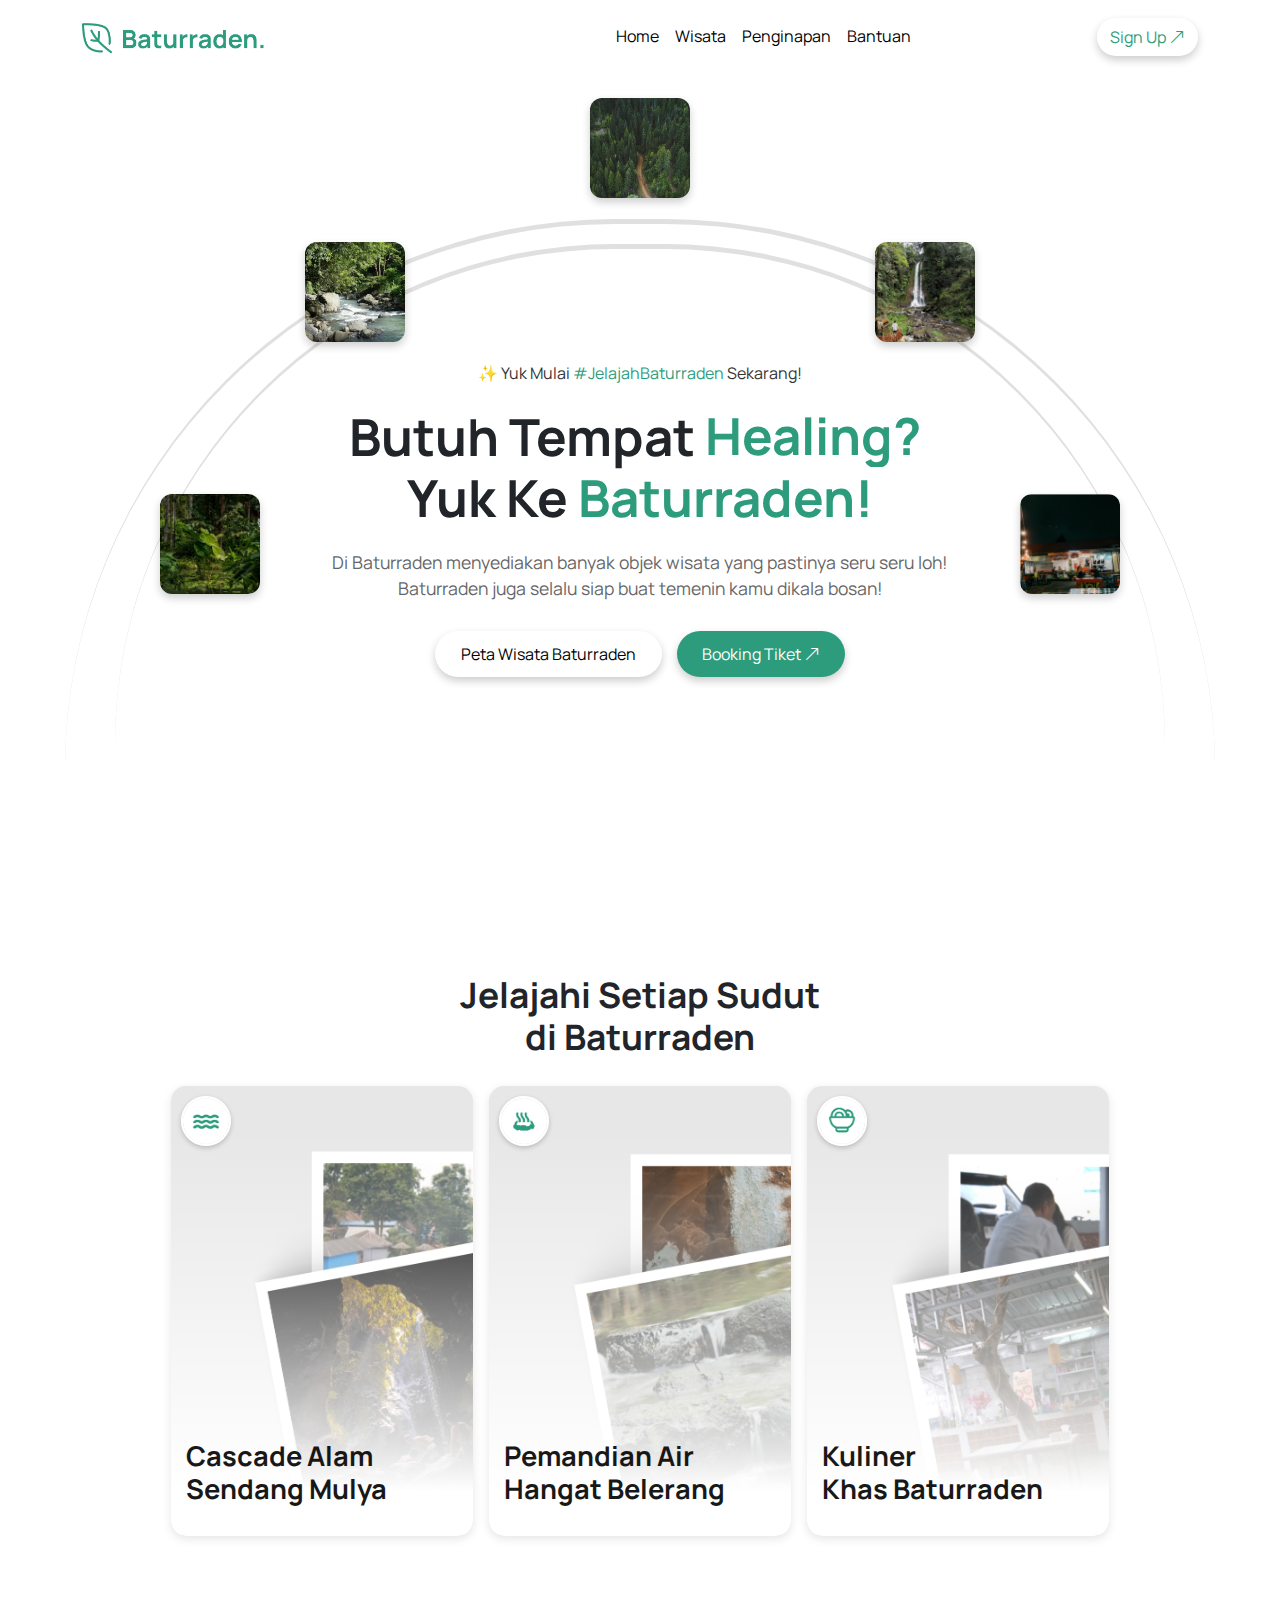
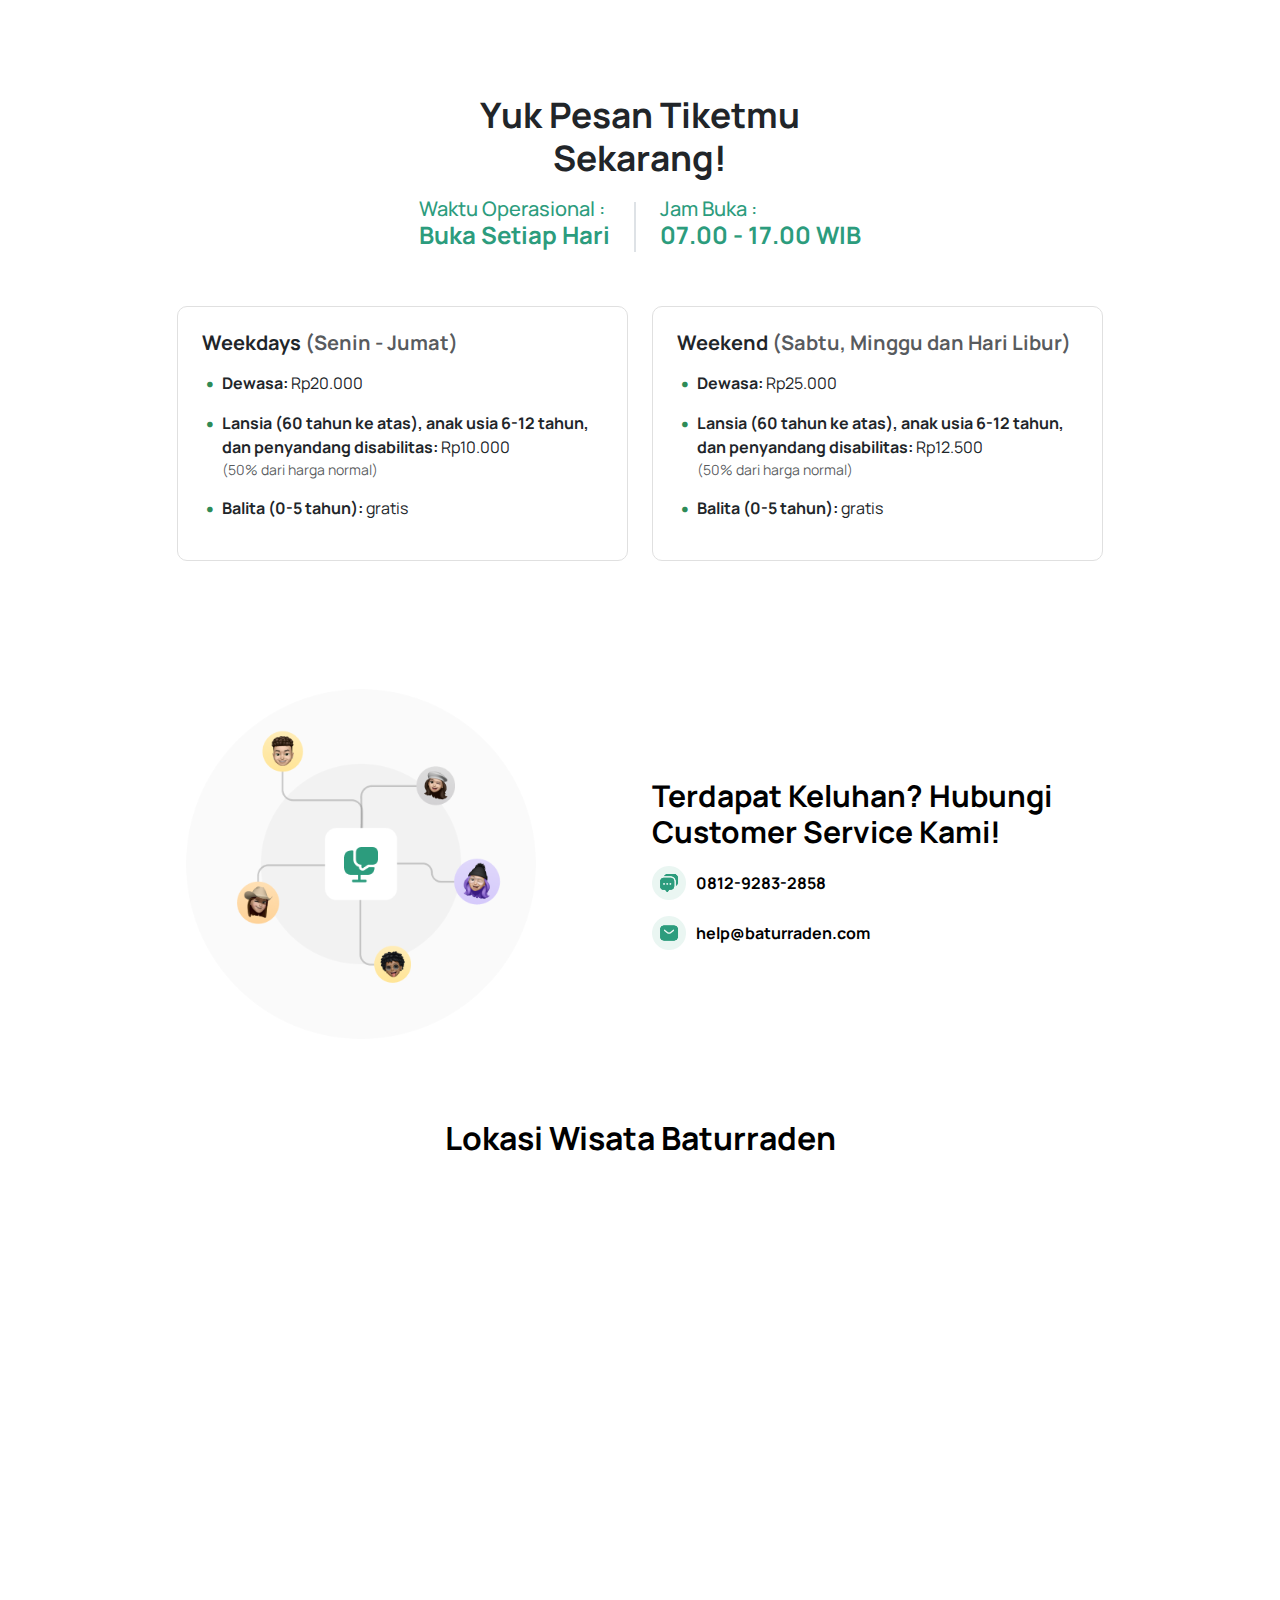
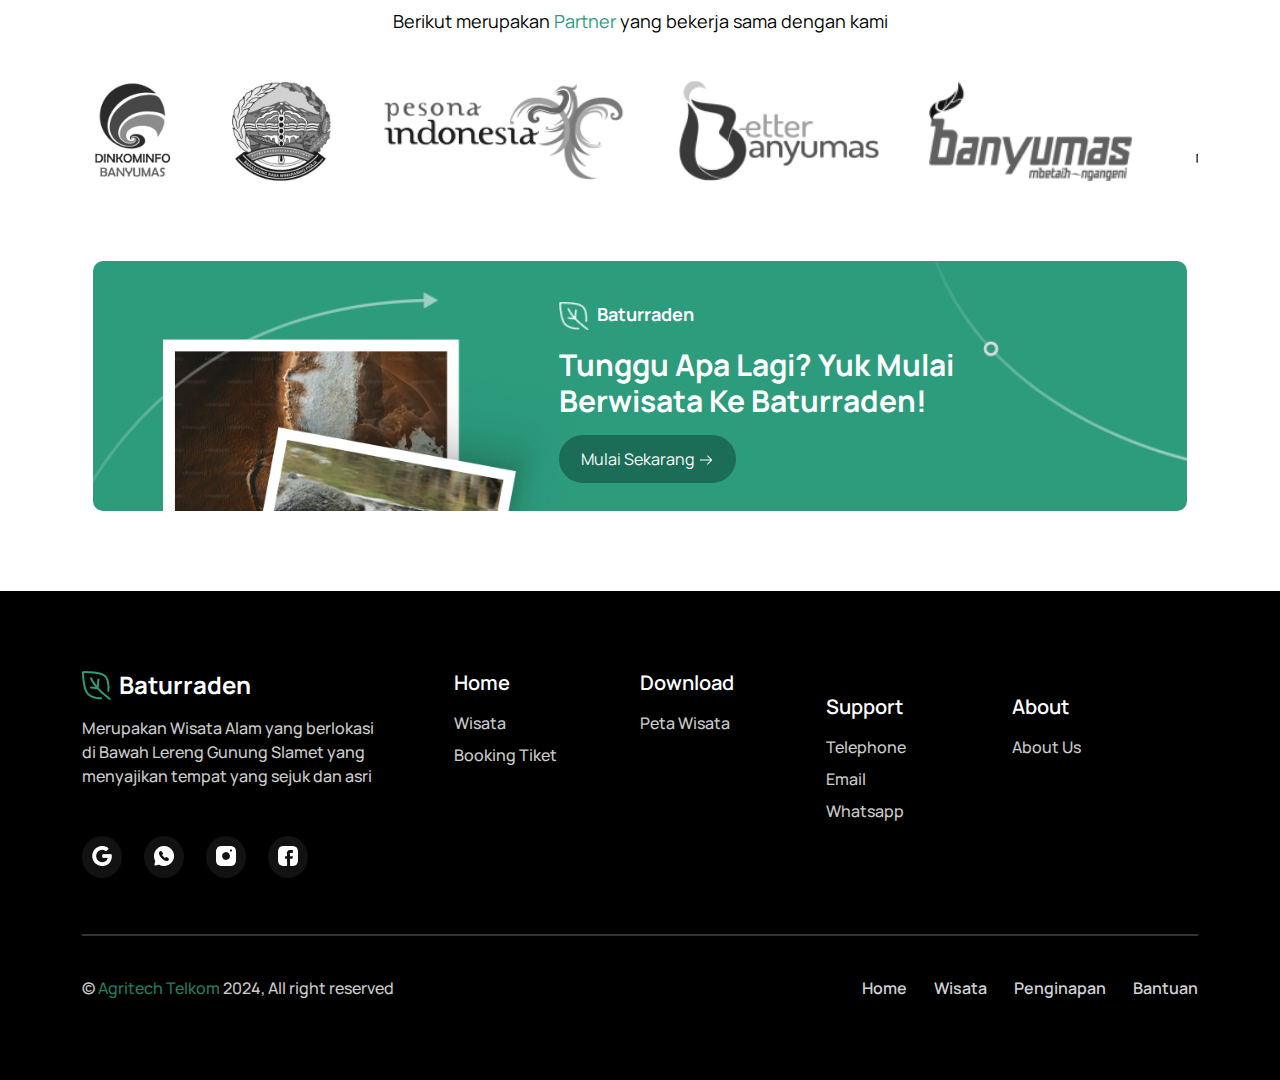
==== index.html @ baa858be "all done" ====
<!DOCTYPE html>
<html lang="en">

<head>
  <meta charset="UTF-8" />
  <meta name="viewport" content="width=device-width, initial-scale=1.0" />
  <title>Baturraden</title>
  <link href="https://cdn.jsdelivr.net/npm/bootstrap@5.3.2/dist/css/bootstrap.min.css" rel="stylesheet" />
  <link href="https://cdn.jsdelivr.net/npm/bootstrap-icons/font/bootstrap-icons.css" rel="stylesheet" />
  <link rel="preconnect" href="https://fonts.googleapis.com" />
  <link rel="preconnect" href="https://fonts.gstatic.com" crossorigin />
  <link href="https://fonts.googleapis.com/css2?family=Manrope:wght@200..800&display=swap" rel="stylesheet" />
  <link rel="stylesheet" href="assets/style.css" />
  <link rel="icon" type="image/png" href="assets/image/icon-baturaden.png" />
</head>

<body>
  <!-- Header Section -->
  <header class="sticky-top">
    <nav class="navbar navbar-expand-lg navbar-light bg-white py-3">
      <div class="container d-flex align-items-center">
        <a class="navbar-brand" href="#">
          <img src="assets/image/logo-baturaden.png" alt="Baturraden" />
        </a>
        <button class="navbar-toggler" type="button" data-bs-toggle="collapse" data-bs-target="#navbarNav">
          <span class="navbar-toggler-icon"></span>
        </button>
        <div class="collapse navbar-collapse" id="navbarNav">
          <ul class="navbar-nav">
            <li class="nav-item">
              <a class="nav-link" href="#">Home</a>
            </li>
            <li class="nav-item">
              <a class="nav-link" href="#wisata">Wisata</a>
            </li>
            <li class="nav-item">
              <a class="nav-link" href="#penginapan">Penginapan</a>
            </li>
            <li class="nav-item">
              <a class="nav-link" href="#costumer-services">Bantuan</a>
            </li>
          </ul>
          <a class="btn ms-auto btn-sign" href="#">
            Sign Up
            <i class="bi bi-arrow-up-right"></i>
          </a>
        </div>
      </div>
    </nav>
  </header>

  <!-- Main Content -->
  <main>
    <!-- Home Section -->
    <section class="home" id="home">
      <div class="container">
        <div class="semi-circle-container">
          <div class="image-dots"></div>
          <div class="image-dots1"></div>
          <!-- Image points -->
          <div class="image-point image-1">
            <img src="/assets/image/circle-image-3.png" alt="Nature 1" />
          </div>
          <div class="image-point image-2">
            <img src="/assets/image/circle-image-4.png" alt="Nature 2" />
          </div>
          <div class="image-point image-3">
            <img src="/assets/image/circle-image-5.png" alt="Nature 3" />
          </div>
          <div class="image-point image-4">
            <img src="/assets/image/circle-image-1.png" alt="Nature 4" />
          </div>
          <div class="image-point image-5">
            <img src="/assets/image/circle-image-2.png" alt="Nature 5" />
          </div>

          <!-- Center content -->
          <div class="center-content">
            <p class="hashtag">
              ✨ Yuk Mulai <span>#JelajahBaturraden</span> Sekarang!
            </p>
            <h1 class="main-heading">
              Butuh Tempat
              <span class="animate-text">
                <span>Healing?</span>
                <span>Santai?</span>
                <span>Wisata?</span> </span><br />
              Yuk Ke <span class="baturraden-text">Baturraden!</span>
            </h1>
            <p class="description">
              Di Baturraden menyediakan banyak objek wisata yang pastinya seru
              seru loh!<br />
              Baturraden juga selalu siap buat temenin kamu dikala bosan!
            </p>
            <div class="action-buttons">
              <button class="btn btn-action1">Peta Wisata Baturraden</button>
              <button class="btn btn-action">
                Booking Tiket
                <i class="bi bi-arrow-up-right"></i>
              </button>
            </div>
          </div>
        </div>
      </div>
    </section>
    <!-- Wisata Section -->
    <section class="wisata" id="wisata">
      <div class="container-fluid">
        <h1 class="title-wisata fw-bold">
          Jelajahi Setiap Sudut<br />
          di Baturraden
        </h1>
        <div class="row justify-content-center g-3">
          <div class="col-12 col-sm-6 col-md-4 col-lg-3">
            <div class="card">
              <div class="gradient-overlay"></div>
              <!-- Lapisan gradient -->
              <img src="assets/image/alam.png" class="card-img" alt="Pemandian Air" />
              <img src="assets/image/icon-alam.png" class="small-img" alt="Icon kecil" />
              <div class="card-overlay">
                <h3 class="card-title fw-bold">
                  <span>Cascade Alam</span>
                  <span>Sendang Mulya</span>
                </h3>
                <p class="card-description">
                  <span>Cascade Alam Sendang Mulya berlokasi tidak jauh
                  </span>
                  <span>dari Curug Gumawang. Di area ini, kamu akan </span>
                  <span>menjumpai air mancur yang menyembur tinggi </span>
                  <span>hingga 35 meter dari sebuah kolam kecil.</span>
                </p>
              </div>
            </div>
          </div>
          <div class="col-12 col-sm-6 col-md-4 col-lg-3">
            <div class="card">
              <div class="gradient-overlay"></div>
              <!-- Lapisan gradient -->
              <img src="assets/image/pemandian.png" class="card-img" alt="Pemandian Air" />
              <img src="assets/image/icon-pemandian.png" class="small-img" alt="Icon kecil" />
              <div class="card-overlay">
                <h3 class="card-title fw-bold">
                  <span>Pemandian Air</span>
                  <span>Hangat Belerang</span>
                </h3>
                <p class="card-description">
                  <span>Terdapat tiga kolam air panas dengan posisi paling</span>
                  <span>ujung bersuhu paling panas. Satu kolam hanya bisa
                  </span>
                  <span>diisi oleh maksimal 15 orang dengan durasi </span>
                  <span>maksimal 15 menit.</span>
                </p>
              </div>
            </div>
          </div>
          <div class="col-12 col-sm-6 col-md-4 col-lg-3">
            <div class="card">
              <div class="gradient-overlay"></div>
              <!-- Lapisan gradient -->
              <img src="assets/image/kuliner.png" class="card-img" alt="Pemandian Air" />
              <img src="assets/image/icon-kuliner.png" class="small-img" alt="Icon kecil" />
              <div class="card-overlay">
                <h3 class="card-title fw-bold">
                  <span>Kuliner</span>
                  <span>Khas Baturraden</span>
                </h3>
                <p class="card-description">
                  <span>Setelah puas menjelajahi keindahan Baturraden, </span>
                  <span>kamu pasti butuh energi tambahan. Cobalah </span>
                  <span>kuliner khas Baturraden yang tak boleh dilewatkan,
                  </span>
                  <span>yaitu sate kelinci, mendoan, dll.</span>
                </p>
              </div>
            </div>
          </div>
        </div>
      </div>
    </section>
    <!-- end wisata -->

    <!-- price -->
    <section class="desc-price" id="desc-price">
      <div class="container py-5">
        <h1 class="title-wisata fw-bold">
          Yuk Pesan Tiketmu <br />
          Sekarang!
        </h1>
        <div class="d-flex justify-content-center align-items-center gap-4 mb-5 header-section">
          <div class="operational-hours">
            <h5 class="mb-0">Waktu Operasional :</h5>
            <h4 class="fw-bold">Buka Setiap Hari</h4>
          </div>
          <div class="border-start border-2 d-none d-md-block" style="height: 50px"></div>
          <div class="operational-hours">
            <h5 class="mb-0">Jam Buka :</h5>
            <h4 class="fw-bold">07.00 - 17.00 WIB</h4>
          </div>
        </div>

        <!-- Pricing Cards -->
        <div class="row g-4 justify-content-center">
          <!-- Weekdays Card -->
          <div class="col-12 col-md-5">
            <div class="pricing-card h-auto p-4">
              <h5 class="mb-3 fw-bold">
                Weekdays <span class="text-muted">(Senin - Jumat)</span>
              </h5>
              <ul class="custom-list">
                <li><strong>Dewasa:</strong> Rp20.000</li>
                <li>
                  <strong>Lansia (60 tahun ke atas), anak usia 6-12 tahun, dan
                    penyandang disabilitas:</strong>
                  Rp10.000
                  <small class="d-block text-muted">(50% dari harga normal)</small>
                </li>
                <li><strong>Balita (0-5 tahun):</strong> gratis</li>
              </ul>
            </div>
          </div>

          <!-- Weekend Card -->
          <div class="col-12 col-md-5">
            <div class="pricing-card h-auto p-4">
              <h5 class="mb-3 fw-bold">
                Weekend
                <span class="text-muted">(Sabtu, Minggu dan Hari Libur)</span>
              </h5>
              <ul class="custom-list">
                <li><strong>Dewasa:</strong> Rp25.000</li>
                <li>
                  <strong>Lansia (60 tahun ke atas), anak usia 6-12 tahun, dan
                    penyandang disabilitas:</strong>
                  Rp12.500
                  <small class="d-block text-muted">(50% dari harga normal)</small>
                </li>
                <li><strong>Balita (0-5 tahun):</strong> gratis</li>
              </ul>
            </div>
          </div>
        </div>
      </div>
    </section>
    <!-- end price -->

    <!-- cs section -->
    <section class="costumer-services" id="costumer-services">
      <div class="container">
        <div class="row p-0 m-0 flex-column flex-lg-row">
          <div class="col-12 col-lg-6 d-flex justify-content-center align-items-center">
            <img src="assets/image/cs-images.png" alt="cs images" />
          </div>
          <div class="col-12 col-lg-6 d-flex justify-content-center align-items-sm-start flex-column mt-5 mt-lg-0">
            <h1 class="m-0 p-0 title">
              Terdapat Keluhan? Hubungi Customer Service Kami!
            </h1>
            <div class="message-group d-flex justify-content-sm-center align-items-center mt-4 mt-lg-3">
              <img src="assets/image/messages.png" alt="message icon" />
              <p class="m-0 p-0">0812-9283-2858</p>
            </div>
            <div class="sms-group d-flex justify-content-sm-center align-items-center mt-3">
              <img src="assets/image/sms.png" alt="sms icon" />
              <p class="m-0 p-0">help@baturraden.com</p>
            </div>
          </div>
        </div>
      </div>
    </section>
    <!-- end cs section -->

    <!-- location wisata -->
    <section class="location-wisata" id="location-wisata">
      <div class="container">
        <h3 class="m-0 p-0 text-center mb-5">Lokasi Wisata Baturraden</h3>
        <iframe
          src="https://www.google.com/maps/embed?pb=!1m18!1m12!1m3!1d15829.91523830468!2d109.20636722728528!3d-7.299978449388172!2m3!1f0!2f0!3f0!3m2!1i1024!2i768!4f13.1!3m3!1m2!1s0x2e6ff4e95950a913%3A0x14e355314c511c47!2sBaturaden%2C%20Dusun%20III%20Kalipagu%2C%20Ketenger%2C%20Kec.%20Baturaden%2C%20Kabupaten%20Banyumas%2C%20Jawa%20Tengah!5e0!3m2!1sid!2sid!4v1735881494384!5m2!1sid!2sid"
          style="border: 0" allowfullscreen="" loading="lazy" referrerpolicy="no-referrer-when-downgrade">
        </iframe>
      </div>
    </section>
    <!-- end location wisata -->

    <!-- partner wisata -->
    <section class="partner-wisata" id="partner-wisata">
      <div class="container">
        <h5 class="m-0 p-0 text-center">
          Berikut merupakan <span>Partner</span> yang bekerja sama dengan kami
        </h5>
        <div class="image-group-partner mt-5">
          <div class="partner-track">
            <img src="assets/image/partner/kominfo-banyumas.png" alt="kominfo banyumas" />
            <img src="assets/image/partner/banyumas-logo.png" alt="banyumas logo" />
            <img src="assets/image/partner/pesona-indonesia.png" alt="pesona indonesia" />
            <img src="assets/image/partner/etter-banyumas.png" alt="etter banyumas" />
            <img src="assets/image/partner/banyumas-ngangeni.png" alt="banyumas ngangeni" />
            <!-- Duplikasi untuk animasi yang lebih halus -->
            <img src="assets/image/partner/kominfo-banyumas.png" alt="kominfo banyumas" />
            <img src="assets/image/partner/banyumas-logo.png" alt="banyumas logo" />
            <img src="assets/image/partner/pesona-indonesia.png" alt="pesona indonesia" />
            <img src="assets/image/partner/etter-banyumas.png" alt="etter banyumas" />
            <img src="assets/image/partner/banyumas-ngangeni.png" alt="banyumas ngangeni" />
          </div>
        </div>
      </div>
    </section>
    <!-- end partner wisata -->

    <!-- section penutup -->
    <section class="end-section" id="end-section">
      <div class="container">
        <div class="flex-box">
          <div class="row">
            <div class="col-lg-5">
              <img src="assets/image/images-end.png" class="img-fluid" alt="images end" />
              <img src="assets/image/style-2-end.png" alt="style 2 end" />
            </div>
            <div class="col-10 col-lg-7 d-flex justify-content-start flex-column">
              <div class="baturaden-group d-flex justify-content-start">
                <img src="assets/image/icon-baturaden-2.png" alt="logo baturaden" />
                <p class="m-0 p-0 ps-2">Baturraden</p>
              </div>
              <h1 class="m-0 p-0 mt-3">
                Tunggu Apa Lagi? Yuk Mulai Berwisata Ke Baturraden!
              </h1>
              <a href="#" class="btn mt-3">
                Mulai Sekarang
                <img src="assets/image/arrow-right.png" alt="arrow right" />
              </a>

              <img src="assets/image/style-1-end.png" alt="style 1 end" class="style-img-1" />
            </div>
          </div>
        </div>
      </div>
    </section>
    <!-- end section penutup -->

    <section class="section-arrow-back" id="section-arrow-back">
      <a href="#" class="btn btn-lg btn-lg-square rounded-circle back-to-top btn-up"><i class="bi bi-arrow-up"></i></a>
    </section>
  </main>

  <!-- Footer Section -->
  <footer>
    <div class="container">
      <div class="row p-0 m-0">
        <div class="col-12 col-md-4 col-lg-4 first-col p-0 mb-4 mb-md-0">
          <div class="image-content d-flex justify-content-start align-items-center text-center">
            <img src="assets/image/icon-baturaden.png" alt="" srcset="" />
            <h4 class="p-0 m-0 ms-2 title">Baturraden</h4>
          </div>
          <p class="subtitle p-0 m-0 mt-3">
            Merupakan Wisata Alam yang berlokasi di Bawah Lereng Gunung Slamet
            yang menyajikan tempat yang sejuk dan asri
          </p>

          <div class="social-media-group mt-4 mt-md-5 mb-3 mb-mb-5">
            <div class="row p-0 m-0">
              <div class="col-2 col-lg-2 p-0 google-link">
                <a href="#" class="svg-link">
                  <img src="assets/image/social-media/google.png" alt="google icon" class="responsive-img" />
                </a>
              </div>
              <div class="col-2 col-lg-2 p-0 whatsapp-link">
                <a href="#" class="svg-link">
                  <img src="assets/image/social-media/whatsapp.png" alt="whatsapp icon" class="responsive-img" />
                </a>
              </div>
              <div class="col-2 col-lg-2 p-0 instagram-link">
                <a href="#" class="svg-link">
                  <img src="assets/image/social-media/instagram.png" alt="instagram icon" class="responsive-img" />
                </a>
              </div>
              <div class="col-2 col-lg-2 p-0 facebook-link">
                <a href="#" class="svg-link">
                  <img src="assets/image/social-media/facebook.png" alt="facebook icon" class="responsive-img" />
                </a>
              </div>
            </div>
          </div>
        </div>
        <div class="col-6 col-md-2 col-lg-2 two-col p-0" >
          <h4 class="p-0 m-0 title">Home</h4>
          <div class="content mt-3">
            <p class="m-0 p-0">Wisata</p>
            <p class="m-0 p-0 mt-2">Booking Tiket</p>
          </div>
        </div>
        <div class="col-6 col-md-2 col-lg-2 three-col p-0">
          <h4 class="p-0 m-0 title">Download</h4>
          <div class="content mt-3">
            <p class="m-0 p-0">Peta Wisata</p>
          </div>
        </div>
        <div class="col-6 col-md-2 col-lg-2 four-col p-0 mt-4 mb-md-0 ">
          <h4 class="p-0 m-0 title">Support</h4>
          <div class="content mt-3">
            <p class="m-0 p-0">Telephone</p>
            <p class="m-0 p-0 mt-2">Email</p>
            <p class="m-0 p-0 mt-2">Whatsapp</p>
          </div>
        </div>
        <div class="col-6 col-md-2 col-lg-2 five-col p-0 mt-4 mb-md-0">
          <h4 class="p-0 m-0 title">About</h4>
          <div class="content mt-3">
            <p class="m-0 p-0">About Us</p>
          </div>
        </div>
      </div>
      <hr class="custom-hr" />
      <div class="copyright d-sm-flex justify-content-between align-content-center">
        <p class="m-0 p-0">
          ©
          <span> Agritech Telkom </span>
          2024, All right reserved
        </p>
        <div class="href-group d-none d-sm-block">
          <a href="#" class="ms-sm-4">Home</a>
          <a href="#" class="ms-sm-4">Wisata</a>
          <a href="#" class="ms-sm-4">Penginapan</a>
          <a href="#" class="ms-sm-4">Bantuan</a>
        </div>
      </div>
    </div>
  </footer>

  <script src="https://cdn.jsdelivr.net/npm/bootstrap@5.3.2/dist/js/bootstrap.bundle.min.js"></script>
  <script src="https://unpkg.com/aos@2.3.1/dist/aos.js"></script>
  <script src="https://code.jquery.com/jquery-3.4.1.min.js"></script>
  <script src="assets/script.js"></script>
</body>

</html>
---- assets/style.css ----
* {

  font-family: "Manrope", sans-serif;
  margin: 0;
  padding: 0;
  box-sizing: border-box;
}

:root {
  --primary-color: #2c9c7d;
  --white-color: #ffffff;
  --black-color: #000000;
  --stroke: #666;
}

/* navbar */
.navbar-brand img {
  height: auto;
  max-height: 30px;
}

.navbar {
  transition: background-color 0.3s ease, box-shadow 0.3s ease;
}

.navbar.scrolled {
  background-color: rgba(255, 255, 255, 0.9);
  box-shadow: 0 4px 8px rgba(0, 0, 0, 0.1);
  backdrop-filter: blur(10px);
}

.navbar-nav .nav-link {
  transition: color 0.3s ease, border-bottom 0.3s ease;
  color: #000;
  text-decoration: none;
  border-bottom: 2px solid transparent;
}

.navbar-nav .nav-link:hover {
  color: var(--primary-color);
  border-bottom: 2px solid var(--primary-color);
}

.navbar-nav {
  margin-left: 20rem;
}

.btn-sign {
  color: var(--primary-color);
  margin-left: auto;
  border-radius: 100px;
  box-shadow: 0 4px 8px rgba(0, 0, 0, 0.2);
}

.btn-sign:hover {
  background-color: var(--primary-color);
  color: var(--white-color);
  margin-left: auto;
  border-radius: 100px;
  box-shadow: 0 4px 8px rgba(0, 0, 0, 0.2);
  transition: all 0.3s ease;
}



/* end navbar */

/* home */
.home {
  margin-bottom: 20px;
  margin-top: 60px;
}

.semi-circle-container {
  padding: 5%;
  position: relative;
  height: 80vh;
  display: flex;
  justify-content: center;
  align-items: center;
}

.image-dots1 {
  position: absolute;
  width: 1150px;
  height: 550px;
  border-top: 5px solid #e0e0e0;
  border-radius: 575px 575px 0 0;
  top: 50%;
  transform: translateY(-50%);
}

.image-dots {
  position: absolute;
  width: 1050px;
  height: 500px;
  border-top: 5px solid #e0e0e0;
  border-radius: 575px 575px 0 0;
  top: 50%;
  transform: translateY(-50%);
}

.image-point {
  position: absolute;
  width: 100px;
  height: 100px;
  border-radius: 12px;
  overflow: hidden;
  transition: all 0.3s ease;
  box-shadow: 0 4px 8px rgba(0, 0, 0, 0.2);
}

.image-point img {
  width: 100%;
  height: 100%;
  object-fit: cover;
}

.point-label {
  position: absolute;
  width: 30px;
  height: 30px;
  background: #2196f3;
  border-radius: 50%;
  display: flex;
  justify-content: center;
  align-items: center;
  color: white;
  font-weight: bold;
  top: -15px;
  right: -15px;
}

.image-1 {
  top: -5%;
  left: 50%;
  transform: translateX(-50%);
}

.image-2 {
  top: 15%;
  right: 20%;
}

.image-3 {
  top: 50%;
  right: 7%;
}

.image-4 {
  top: 50%;
  left: 7%;
}

.image-5 {
  top: 15%;
  left: 20%;
}

.center-content {
  text-align: center;
  max-width: 700px;
  margin-top: 50px;
  z-index: 2;
}

.hashtag {
  color: #333;
  margin-bottom: 20px;
}

.hashtag span {
  color: var(--primary-color);
}

.main-heading {
  font-size: 3.2rem;
  font-weight: bold;
  line-height: 1.2;
  margin-bottom: 20px;
}


.baturraden-text {
  color: var(--primary-color);
}

.animate-text {
  color: var(--primary-color);
}

.main-heading .animate-text {
  display: inline-block;
  position: relative;
  width: 226px;
  height: 3.9rem;
  overflow: hidden;
  vertical-align: bottom;
}

/* Teks animasi */
.main-heading .animate-text span {
  position: absolute;
  left: 0;
  top: 0;
  width: 100%;
  text-align: left;
  font-size: inherit;
  font-weight: inherit;
  display: none;
}

.main-heading .animate-text span {
  font-size: inherit;
  color: inherit;
  font-weight: inherit;
  display: none;
}

.main-heading .animate-text span.text-in {
  display: inline-block;
  animation: textIn 0.5s ease;
}

.main-heading .animate-text span.text-out {
  animation: textOut 0.5s ease;
}

/* Keyframes */
@keyframes textIn {
  0% {
    transform: translateY(100%);
  }

  100% {
    transform: translateY(0%);
  }
}

@keyframes textOut {
  0% {
    transform: translateY(0%);
  }

  100% {
    transform: translateY(-100%);
  }
}


.description {
  color: #666;
  font-size: 1.1rem;
  margin-bottom: 30px;
}

.action-buttons {
  display: flex;
  gap: 15px;
  justify-content: center;
}

.btn-action {
  padding: 10px 25px;
  border-radius: 100px;
  background-color: var(--primary-color);
  color: var(--white-color);
  border: none;
  transition: all 0.3s ease;
  box-shadow: 0 4px 8px rgba(0, 0, 0, 0.2);
}

.btn-action1 {
  padding: 10px 25px;
  border-radius: 100px;
  background-color: var(--white-color);
  color: var(--black-color);
  transition: all 0.3s ease;
  box-shadow: 0 4px 8px rgba(0, 0, 0, 0.2);
}

.btn-action1:hover {
  background-color: var(--primary-color);
  transform: translateY(-2px);
  color: white;
}

.btn-action:hover {
  transform: translateY(-2px);
}

.btn-action img {
  margin-left: 8px;
}


/* end home */

/* wisata */
.title-wisata {
  font-size: 2.2rem;

  text-align: center;
  padding-top: 100px;
  padding-bottom: 10px;
  animation: fadeIn 1s ease-in;
}

@keyframes float {
  0% {
    transform: translateY(0px);
  }

  50% {
    transform: translateY(-10px);
  }

  100% {
    transform: translateY(0px);
  }
}

.card {
  position: relative;
  overflow: hidden;
  margin: 10px auto;
  border: none;
  border-radius: 15px;
  box-shadow: 0 3px 10px rgba(0, 0, 0, 0.1);
  transition: all 0.5s ease;
  height: 450px;
  background-color: #e7e7e7;
}

.card:hover {
  transform: translateY(-5px);
  box-shadow: 0 6px 15px rgba(0, 0, 0, 0.15);
  background-color: var(--primary-color);
  color: white;
}

.gradient-overlay {
  position: absolute;
  top: 0;
  left: 0;
  right: 0;
  bottom: 0;
  background: linear-gradient(to top,
      rgba(255, 255, 255, 1) 10%,
      rgba(255, 255, 255, 0) 90%);
  z-index: 1;
  border-radius: 15px;
  transition: background 0.5s ease;
}

.card:hover .gradient-overlay {
  background: linear-gradient(to top,
      rgba(46, 155, 123, 1) 0%,
      rgba(46, 155, 123, 0.2) 60%,
      rgba(255, 255, 255, 0) 10%);
}

.card-img {
  margin-top: -30px;
  position: relative;
  z-index: 0;
  height: 100%;
  object-fit: cover;
  border-radius: 15px;
  transition: transform 0.5s ease, filter 0.5s ease;
}

.card:hover .card-img {
  transform: scale(1.05);
  filter: brightness(0.9);
}

.card-img::after {
  content: "";
  position: absolute;
  bottom: 0;
  left: 0;
  right: 0;
  height: 50px;
  background: linear-gradient(to top,
      rgba(255, 255, 255, 1),
      transparent);
  z-index: 2;
}

.card-overlay {
  position: absolute;
  bottom: 0;
  left: 0;
  right: 0;
  background: linear-gradient(to top, rgba(0, 0, 0, 0.8), transparent);
  padding: 15px;
  color: white;
  transition: background-color 0.5s ease, color 0.5s ease;
  z-index: 3;
}

.card:not(:hover) .card-overlay {
  background: transparent;
  color: black;
}

.green-card {
  background-color: var(--primary-color);
}

.card-title {
  font-size: 1.7rem;
  margin-bottom: 15px;
  opacity: 0.9;
  transform: translateY(15px);
}

.card-title span {
  display: block;
}

.card:hover .card-title {
  opacity: 1;
  transform: translateY(0);
}

.small-img {
  position: absolute;
  top: 10px;
  left: 10px;
  width: 50px;
  height: 50px;
  border-radius: 50%;
  border: 2px solid white;
  box-shadow: 0 2px 5px rgba(0, 0, 0, 0.2);
  z-index: 10;
}

.card-description {
  margin-top: 10px;
  opacity: 0;
  max-height: 0;
  overflow: hidden;
  transition: opacity 0.5s ease, max-height 0.5s ease, transform 0.5s ease;
}

.card-description span {
  font-size: 14px;
  display: block;
}

.card:hover .card-description {
  opacity: 1;
  max-height: 100px;
  transform: translateY(0);
}



/* end wisata */


/* jadwal */
.pricing-card {
  font-size: 13;
  border: 1px solid #e0e0e0;
  border-radius: 10px;
  background: white;
  transition: transform 0.3s ease, background-color 0.3s ease, color 0.3s ease;
}


.pricing-card:hover {
  transform: translateY(-5px);
  box-shadow: 0 4px 15px rgba(0, 0, 0, 0.1);
  background-color: var(--primary-color);
  color: white;
}

.pricing-card:hover .text-muted {
  color: rgba(255, 255, 255, 0.75) !important;
}

.pricing-card:hover .custom-list li::before {
  color: white;
}

.operational-hours {
  color: var(--primary-color);
}


.custom-list {
  list-style: none;
  padding-left: 0;
}

.custom-list li {
  position: relative;
  padding-left: 20px;
  margin-bottom: 1rem;
}

.custom-list li::before {
  content: "•";
  position: absolute;
  left: 0;
  color: #2E8B57;
  font-size: 1.5em;
  line-height: 1;
}



/* end jadwal */



#costumer-services {
  padding-top: 80px;
  padding-bottom: 80px;
}

#costumer-services .container .row .col-lg-6 img {
  width: 350px;
  height: 350px;
}

#costumer-services .container .row .col-lg-6 .title {
  font-weight: bold;
  color: #000;
  font-family: 'Manrope', sans-serif;
  font-size: 30px;
}

#costumer-services .container .row .col-lg-6 .message-group img,
#costumer-services .container .row .col-lg-6 .sms-group img {
  width: 34px;
  height: 34px;
}

#costumer-services .container .row .col-lg-6 .message-group p,
#costumer-services .container .row .col-lg-6 .sms-group p {
  font-weight: 700;
  color: #000;
  font-family: 'Manrope', sans-serif;
  font-size: 16px;
  padding-left: 10px !important;
}


#location-wisata {
  padding-bottom: 80px;
}

#location-wisata .container h3 {
  color: #000;
  font-weight: bold;
  font-family: 'Manrope', sans-serif;
  font-size: 32px;
}

#location-wisata .container iframe {
  width: 100%;
  height: 320px;
  border-radius: 10px;
}

/* Section Styling */
#partner-wisata {
  padding-bottom: 80px;
  overflow: hidden;
}

/* Title Styling */
#partner-wisata .container h5 {
  color: #000;
  font-weight: normal;
  font-family: 'Manrope', sans-serif;
  font-size: 18px;
  text-align: center;
}

#partner-wisata .container h5 span {
  color: #2C9C7D;
}

/* Marquee Container */
.image-group-partner {
  overflow: hidden;
  /* Menghindari gambar keluar dari container */
  white-space: nowrap;
  /* Mencegah gambar pindah ke baris baru */
  position: relative;
  margin-top: 20px;
}

/* Track Animasi */
.partner-track {
  display: flex;
  gap: 50px;
  /* Jarak antar gambar */
  animation: marquee 15s linear infinite;
  /* Animasi bergerak */
}

/* Styling untuk Gambar */
.partner-track img {
  height: 100px;
  /* Atur tinggi gambar */
  width: auto;
  /* Jaga rasio gambar */
  flex-shrink: 0;
  /* Mencegah gambar mengecil */
}

/* Animasi Marquee */
@keyframes marquee {
  0% {
    transform: translateX(100%);
  }

  100% {
    transform: translateX(-100%);
  }
}


#end-section {
  padding-bottom: 80px;
}

#end-section .container .flex-box {
  width: 98%;
  margin: 0 auto;
  height: 250px;
  background-color: #2C9C7D;
  border-radius: 10px;
  overflow: hidden;
}


#end-section .container .flex-box .row .col-lg-5 img:first-child {
  margin: 60px 0px 0 70px;
  display: block;
}

#end-section .container .flex-box .row .col-lg-5 img:last-child {
  width: 94%;
  height: auto;
  z-index: 1;
  position: relative;
  margin-top: -256px;
  margin-left: -70px;
}

#end-section .container .flex-box .row .col-lg-7 .baturaden-group {
  margin-top: 40px;
}

#end-section .container .flex-box .row .col-lg-7 .baturaden-group img {
  width: 30px;
  height: 30px;
}

#end-section .container .flex-box .row .col-lg-7 .baturaden-group p {
  color: #fff;
  font-weight: bold;
  font-family: 'Manrope', sans-serif;
  font-size: 18px;
}

#end-section .container .flex-box .row .col-lg-7 h1 {
  color: #fff;
  font-weight: bold;
  font-family: 'Manrope', sans-serif;
  font-size: 30px;
  width: 80%;
}

#end-section .container .flex-box .row .col-lg-7 a.btn {
  width: max-content;
  border: 2px solid #1C6D57;
  background-color: #1C6D57;
  color: #fff;
  font-family: 'Manrope', sans-serif;
  font-size: 16px;
  border-radius: 50px;
  padding: 10px 20px !important;
}

#end-section .container .flex-box .row .col-lg-7 a.btn:hover {
  width: max-content;
  border: 2px solid #1C6D57;
  background-color: transparent;
  color: #fff;
  font-family: 'Manrope', sans-serif;
  font-size: 16px;
  border-radius: 50px;
  padding: 10px 20px !important;
}


#end-section .container .flex-box .row .col-lg-7 .style-img-1 {
  width: 48%;
  z-index: 1;
  position: relative;
  margin-top: -262px;
  margin-left: 358px;
}


/* Section Style */
.section-arrow-back {
  position: fixed;
  /* Tetap di posisi saat scrolling */
  bottom: 20px;
  /* Jarak dari bawah */
  right: 20px;
  /* Jarak dari kanan */
  z-index: 1000;
  /* Pastikan muncul di atas elemen lain */
}

/* Container Styling */
.section-arrow-back .container {
  background: black;
  /* Latar belakang hitam */
  border-radius: 50%;
  /* Membuatnya bulat */
  width: 60px;
  /* Lebar */
  height: 60px;
  /* Tinggi */
  display: flex;
  align-items: center;
  justify-content: center;
  box-shadow: 0 4px 8px rgba(0, 0, 0, 0.3);
  /* Bayangan untuk efek lebih baik */
}

/* Arrow Image Styling */
.section-arrow-back .arrow-back img {
  width: 40px;
  /* Ukuran gambar panah */
  height: auto;
}

/* Hover Effect */
.section-arrow-back .container:hover {
  background: #444;
  /* Warna abu-abu saat hover */
  cursor: pointer;
}



/* footer */
footer {
  background-color: #000000;
  padding-top: 80px;
  padding-bottom: 80px;
}

footer .container .row .first-col .image-content h4.title {
  color: #fff;
  font-weight: 700;
  font-family: 'Manrope', sans-serif;
  font-size: 24px;
}

footer .container .row .first-col p.subtitle {
  color: #fff;
  font-weight: 500;
  font-size: 16px;
  opacity: 80%;
  font-family: 'Manrope', sans-serif;
  line-height: 1.5;
  width: 80%;
}

footer .container .first-col .social-media-group .row .col-lg-2 a.svg-link {
  text-decoration: none;
  background-color: #FFFFFF12;
  padding: 8px 8px 10px 8px;
  border-radius: 100%;
  display: inline-flex;
  transition: transform 0.3s ease-in-out;
}

footer .container .first-col .social-media-group .row .col-lg-2 a.svg-link:hover {
  transform: translateY(-10px);
}

footer .container .first-col .social-media-group .row .col-lg-2 a.svg-link .responsive-img {
  width: 24px;
  height: 24px;
}

footer .container .two-col h4.title,
footer .container .three-col h4.title,
footer .container .four-col h4.title,
footer .container .five-col h4.title {
  color: #fff;
  font-weight: 600;
  font-family: 'Manrope', sans-serif;
  font-size: 20px;
}

footer .container .two-col .content p,
footer .container .three-col .content p,
footer .container .four-col .content p,
footer .container .five-col .content p {
  color: #fff;
  opacity: 80%;
  font-weight: 500;
  font-family: 'Manrope', sans-serif;
  font-size: 16px;
}

.custom-hr {
  border: none;
  border-top: 2px solid #FFF;
  opacity: 20%;
  margin-top: 40px;
  margin-bottom: 40px;

}

footer .container .copyright p {
  color: #fff;
  opacity: 80%;
  font-weight: 500;
  font-family: 'Manrope', sans-serif;
  font-size: 16px;
}

footer .container .copyright p span {
  color: #2C9C7D;
}

footer .container .copyright .href-group a {
  text-decoration: none;
  color: #CFD0D5;
  font-weight: 600;
  font-family: 'Manrope', sans-serif;
  font-size: 16px;
  transition: 0.3s ease-in-out;
}

footer .container .copyright .href-group a:hover {
  text-decoration: underline;
  color: #2196F3;
}

/* back to top */
.back-to-top {
  position: fixed;
  display: none;
  right: 45px;
  bottom: 45px;
  z-index: 99;
}

.btn-up {
  background-color: var(--primary-color);
  color: var(--white-color);
}

.btn-up:hover {
  background-color: var(--white-color);
  color: var(--primary-color);
  box-shadow: 0 4px 15px rgba(0, 0, 0, 0.1);
}


@media (max-width: 768px) {

  /* navbar */
  .navbar-nav {
    padding: auto;
    margin: auto;
    flex-direction: column;
    align-items: center;
    gap: 10px;
  }

  .navbar-collapse {
    text-align: center;
  }

  .btn-outline-success {
    margin-top: 10px;
  }

  /* end navbar */

  /* home */
  .home {
    margin-top: 0px;
    margin-bottom: 0px;
  }

  .image-dots,
  .image-dots1,
  .image-point {
    display: none;
  }

  .center-content {
    text-align: center;
    margin: 20px auto;
    padding: 20px;
    max-width: 90%;
  }

  .hashtag {
    font-size: 12px;
    margin-bottom: 10px;
  }

  .main-heading {
    font-size: 1rem;
    line-height: 1.4;
    margin-bottom: 15px;
  }

  .main-heading .animate-text {
    display: inline-block;
    position: relative;
    width: 70px;
    height: 1.4rem;
    overflow: hidden;
    vertical-align: bottom;
  }


  .description {

    font-size: 13.6px;
    margin-bottom: 20px;
  }

  .action-buttons {
    flex-direction: column;
    gap: 10px;
  }

  .btn-action,
  .btn-action1 {
    width: 100%;
    font-size: 1rem;
    padding: 10px 20px;
  }

  /* end home */

  /* card */
  .card {
    height: 350px;
  }

  .card-img {
    height: 350px;
  }

  /* end card */

  /* all */
  .title-wisata {
    font-size: 1.5rem;

  }

  .header-section {
    flex-direction: column;
    text-align: center;
  }

  .header-section>div {
    margin-bottom: 1rem;
  }

  #end-section .container .flex-box .row .col-lg-5 img:first-child {
    display: none;
  }

  #end-section .container .flex-box .row .col-lg-7 .style-img-1 {
    /* width: 48%;
    z-index: 1;
    position: absolute;
    margin-top: -169px;
    margin-left: 358px; */
    display: none;
  }

  #end-section .container .flex-box .row .col-lg-5 img:last-child {
    display: none;
  }

  #end-section .container .flex-box {
    height: max-content;
    padding: 20px;
  }

  #end-section .container .flex-box .row .col-lg-7 .baturaden-group {
    margin-top: 0px;
  }

  #end-section .container .flex-box .row .col-lg-7 h1 {
    color: #fff;
    font-weight: bold;
    font-family: 'Manrope', sans-serif;
    font-size: 24px;
    width: 90%;
  }

  #end-section .container .flex-box .row .col-lg-7 a.btn {
    font-size: 16px;
  }

  .partner-track img {
    height: 80px;
    width: auto;
    flex-shrink: 0;
  }

  #end-section .container .flex-box .row .col-lg-7 {
    margin: 0 auto;
  }

  #location-wisata .container h3 {
    color: #000;
    font-weight: bold;
    font-family: 'Manrope', sans-serif;
    font-size: 28px;
  }

  #costumer-services .container .row .col-lg-6 .title {
    font-weight: bold;
    color: #000;
    font-family: 'Manrope', sans-serif;
    font-size: 28px;
  }

  #costumer-services .container .row .col-lg-6 img {
    width: 300px;
    height: 300px;
  }

  footer {
    padding: 80px 24px;
  }
  /* end all */
}

@media screen and (min-width: 768px) and (max-width:992px) {
  .home {
    overflow: hidden;
  }

  #end-section .container .flex-box .row .col-lg-5 img:first-child {
    display: none;
  }

  #end-section .container .flex-box .row .col-lg-7 .style-img-1 {
    /* width: 48%;
    z-index: 1;
    position: absolute;
    margin-top: -169px;
    margin-left: 358px; */
    display: none;
  }

  #end-section .container .flex-box .row .col-lg-5 img:last-child {
    display: none;
  }


  #end-section .container .flex-box .row .col-lg-7 {
    margin: 0 auto;
  }

  #costumer-services .container .row .col-lg-6 .title {
    font-weight: bold;
    color: #000;
    font-family: 'Manrope', sans-serif;
    font-size: 34px;
  }

  #costumer-services .container .row .col-lg-6 .message-group img,
  #costumer-services .container .row .col-lg-6 .sms-group img {
    width: 50px;
    height: 50px;
  }

  #costumer-services .container .row .col-lg-6 .message-group p,
  #costumer-services .container .row .col-lg-6 .sms-group p {
    font-weight: 700;
    color: #000;
    font-family: 'Manrope', sans-serif;
    font-size: 26px;
    padding-left: 10px !important;
  }

  #location-wisata .container h3 {
    color: #000;
    font-weight: bold;
    font-family: 'Manrope', sans-serif;
    font-size: 34px;
  }

  #partner-wisata .container h5 {
    color: #000;
    font-weight: normal;
    font-family: 'Manrope', sans-serif;
    font-size: 22px;
  }

}

@media screen and (min-width: 992px) and (max-width:1200px) {
  .home {
    overflow: hidden;
  }

  #end-section .container .flex-box .row .col-lg-5 img:last-child {
    width: 94%;
    height: auto;
    z-index: 1;
    position: relative;
    margin-top: -206px;
    margin-left: -70px;
  }
}

@media screen and (min-width: 1400px) {

  /*  untuk display 1400 ke atas */
  #end-section .container .flex-box .row .col-lg-5 img:last-child {
    width: 94%;
    height: auto;
    z-index: 1;
    position: relative;
    margin-top: -288px;
    margin-left: -82px;
  }

  #end-section .container .flex-box .row .col-lg-7 .style-img-1 {
    width: 48%;
    z-index: 1;
    position: relative;
    margin-top: -262px;
    margin-left: 558px;
  }
}
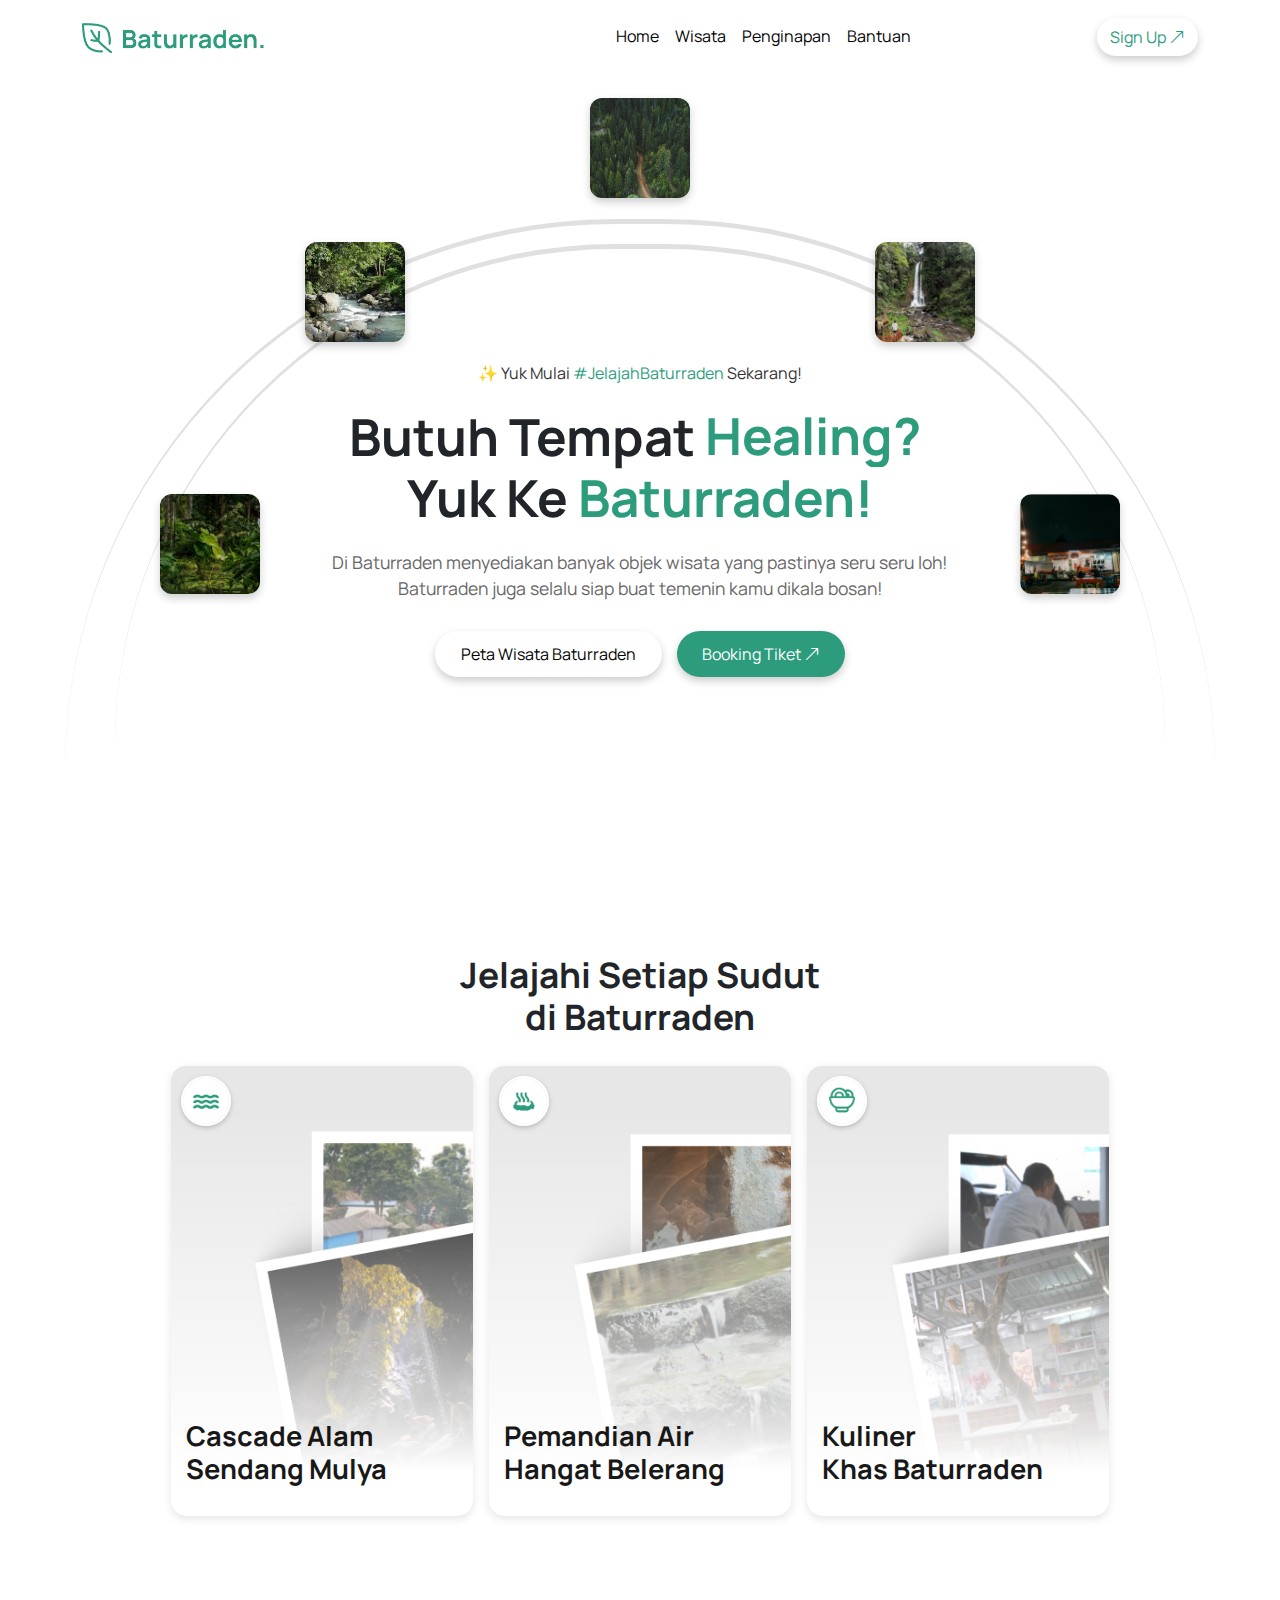
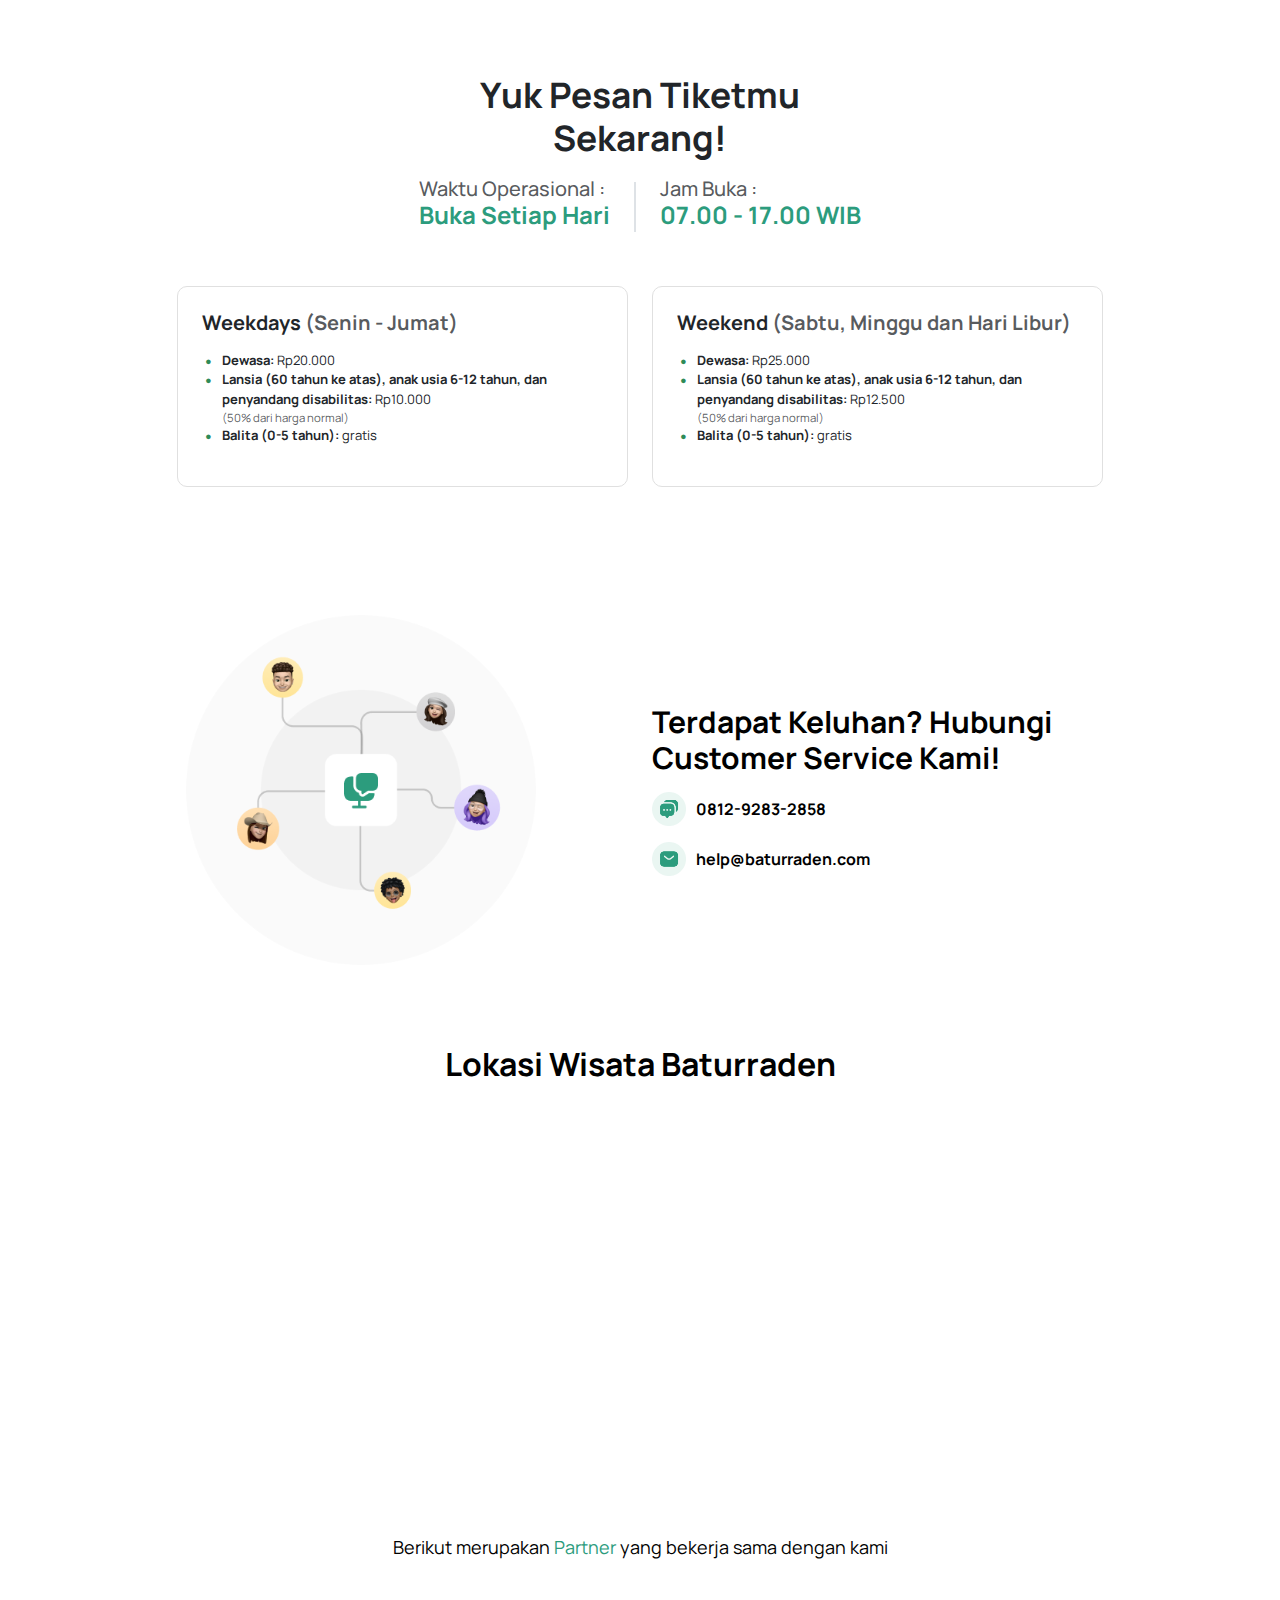
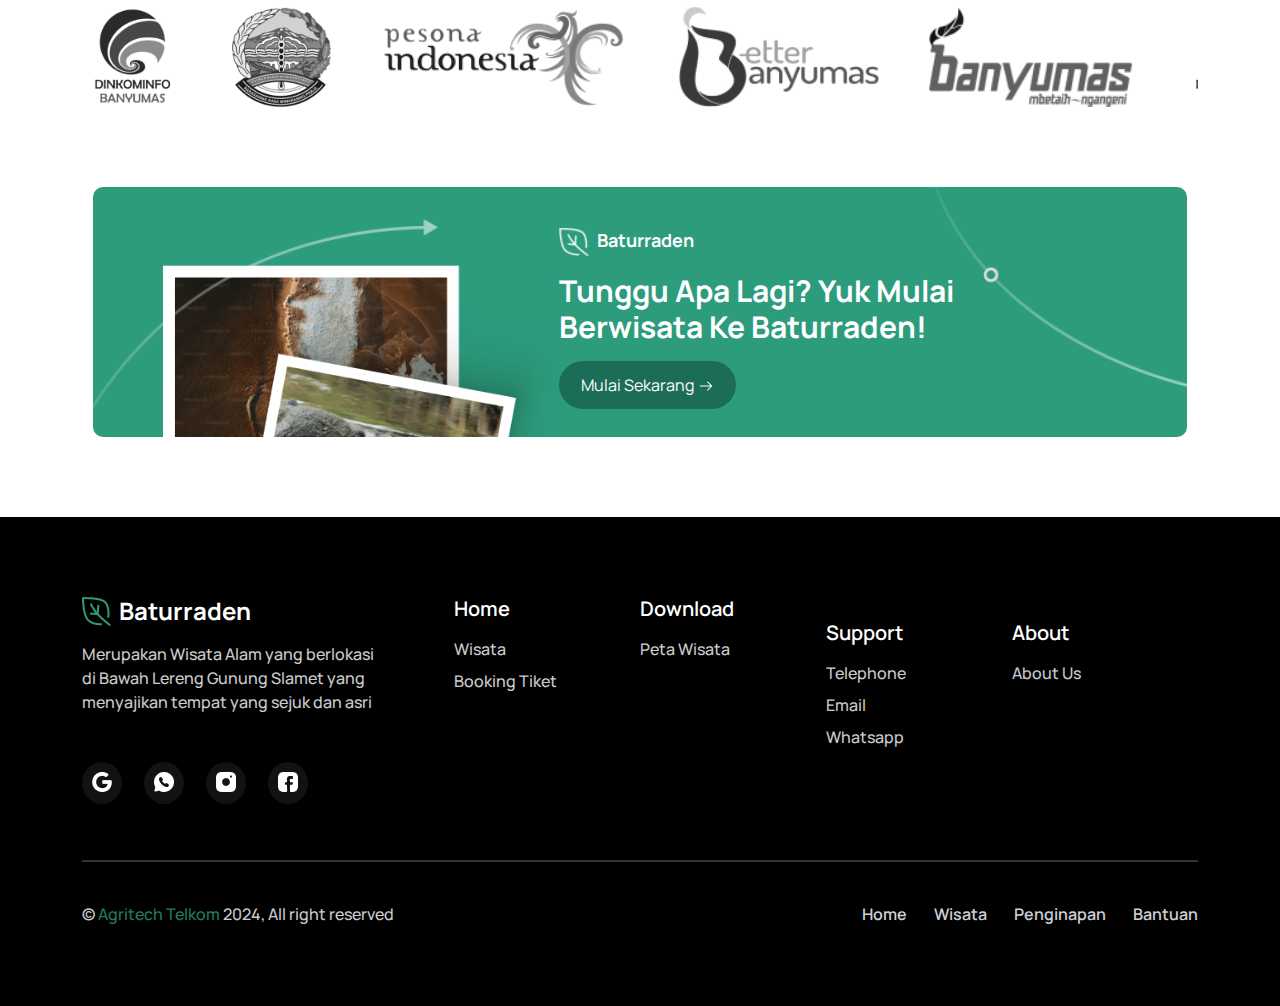
==== commit 60881f4c: "done" ====
--- a/index.html
+++ b/index.html
@@ -59,19 +59,19 @@
           <div class="image-dots1"></div>
           <!-- Image points -->
           <div class="image-point image-1">
-            <img src="/assets/image/circle-image-3.png" alt="Nature 1" />
+            <img src="assets/image/circle-image-3.png" alt="Nature 1" />
           </div>
           <div class="image-point image-2">
-            <img src="/assets/image/circle-image-4.png" alt="Nature 2" />
+            <img src="assets/image/circle-image-4.png" alt="Nature 2" />
           </div>
           <div class="image-point image-3">
-            <img src="/assets/image/circle-image-5.png" alt="Nature 3" />
+            <img src="assets/image/circle-image-5.png" alt="Nature 3" />
           </div>
           <div class="image-point image-4">
-            <img src="/assets/image/circle-image-1.png" alt="Nature 4" />
+            <img src="assets/image/circle-image-1.png" alt="Nature 4" />
           </div>
           <div class="image-point image-5">
-            <img src="/assets/image/circle-image-2.png" alt="Nature 5" />
+            <img src="assets/image/circle-image-2.png" alt="Nature 5" />
           </div>
 
           <!-- Center content -->
@@ -186,14 +186,14 @@
           Yuk Pesan Tiketmu <br />
           Sekarang!
         </h1>
-        <div class="d-flex justify-content-center align-items-center gap-4 mb-5 header-section">
+        <div class="d-flex justify-content-center align-items-center gap-4 mb-3 mb-md-5">
           <div class="operational-hours">
-            <h5 class="mb-0">Waktu Operasional :</h5>
+            <h5 class="mb-0 text-muted">Waktu Operasional :</h5>
             <h4 class="fw-bold">Buka Setiap Hari</h4>
           </div>
           <div class="border-start border-2 d-none d-md-block" style="height: 50px"></div>
           <div class="operational-hours">
-            <h5 class="mb-0">Jam Buka :</h5>
+            <h5 class="mb-0 text-muted">Jam Buka :</h5>
             <h4 class="fw-bold">07.00 - 17.00 WIB</h4>
           </div>
         </div>
@@ -271,7 +271,7 @@
     <!-- location wisata -->
     <section class="location-wisata" id="location-wisata">
       <div class="container">
-        <h3 class="m-0 p-0 text-center mb-5">Lokasi Wisata Baturraden</h3>
+        <h3 class="m-0 p-0 text-center mb-5 title">Lokasi Wisata Baturraden</h3>
         <iframe
           src="https://www.google.com/maps/embed?pb=!1m18!1m12!1m3!1d15829.91523830468!2d109.20636722728528!3d-7.299978449388172!2m3!1f0!2f0!3f0!3m2!1i1024!2i768!4f13.1!3m3!1m2!1s0x2e6ff4e95950a913%3A0x14e355314c511c47!2sBaturaden%2C%20Dusun%20III%20Kalipagu%2C%20Ketenger%2C%20Kec.%20Baturaden%2C%20Kabupaten%20Banyumas%2C%20Jawa%20Tengah!5e0!3m2!1sid!2sid!4v1735881494384!5m2!1sid!2sid"
           style="border: 0" allowfullscreen="" loading="lazy" referrerpolicy="no-referrer-when-downgrade">
@@ -430,4 +430,4 @@
   <script src="assets/script.js"></script>
 </body>
 
-</html>+</html>
--- a/assets/style.css
+++ b/assets/style.css
@@ -1,5 +1,5 @@
 * {
-
+  /* border: 1px solid red; */
   font-family: "Manrope", sans-serif;
   margin: 0;
   padding: 0;
@@ -67,7 +67,6 @@
 
 /* home */
 .home {
-  margin-bottom: 20px;
   margin-top: 60px;
 }
 
@@ -463,7 +462,7 @@
 
 /* jadwal */
 .pricing-card {
-  font-size: 13;
+  font-size: 13px;
   border: 1px solid #e0e0e0;
   border-radius: 10px;
   background: white;
@@ -499,7 +498,6 @@
 .custom-list li {
   position: relative;
   padding-left: 20px;
-  margin-bottom: 1rem;
 }
 
 .custom-list li::before {
@@ -886,6 +884,15 @@
     gap: 10px;
   }
 
+  .semi-circle-container {
+    padding: 0; 
+    position: static; 
+    height: auto; 
+    display: block; 
+    justify-content: unset; 
+    align-items: unset; 
+  }
+
   .navbar-collapse {
     text-align: center;
   }
@@ -897,11 +904,6 @@
   /* end navbar */
 
   /* home */
-  .home {
-    margin-top: 0px;
-    margin-bottom: 0px;
-  }
-
   .image-dots,
   .image-dots1,
   .image-point {
@@ -921,7 +923,7 @@
   }
 
   .main-heading {
-    font-size: 1rem;
+    font-size: 1.5rem;
     line-height: 1.4;
     margin-bottom: 15px;
   }
@@ -929,15 +931,14 @@
   .main-heading .animate-text {
     display: inline-block;
     position: relative;
-    width: 70px;
-    height: 1.4rem;
+    width: 110px;
+    height: 2.1rem;
     overflow: hidden;
     vertical-align: bottom;
   }
 
-
+  
   .description {
-
     font-size: 13.6px;
     margin-bottom: 20px;
   }
@@ -949,7 +950,8 @@
 
   .btn-action,
   .btn-action1 {
-    width: 100%;
+    margin: auto;
+    width: 80%;
     font-size: 1rem;
     padding: 10px 20px;
   }
@@ -959,6 +961,13 @@
   /* card */
   .card {
     height: 350px;
+    width: 90%;
+  }
+  .card-title{
+    font-size: 1.1rem;
+  }
+  .card-description span{
+    font-size:11px;
   }
 
   .card-img {
@@ -967,20 +976,30 @@
 
   /* end card */
 
+  /* jadwal */
+
+  .operational-hours h5{
+    font-size: 15px;
+  }
+  .operational-hours h4{
+    font-size: 13px;
+  }
+
+  .pricing-card h5{
+    font-size: 0.9rem;
+  }
+  .pricing-card ,.custom-list li{
+    font-size: 0.7rem;
+  }
+  /* end jadwal */
   /* all */
   .title-wisata {
-    font-size: 1.5rem;
-
-  }
-
-  .header-section {
-    flex-direction: column;
-    text-align: center;
-  }
-
-  .header-section>div {
-    margin-bottom: 1rem;
-  }
+    font-size: 1.2rem;
+  }
+
+ 
+
+  
 
   #end-section .container .flex-box .row .col-lg-5 img:first-child {
     display: none;
@@ -1034,14 +1053,14 @@
     color: #000;
     font-weight: bold;
     font-family: 'Manrope', sans-serif;
-    font-size: 28px;
+    font-size: 1.2rem;
   }
 
   #costumer-services .container .row .col-lg-6 .title {
     font-weight: bold;
     color: #000;
     font-family: 'Manrope', sans-serif;
-    font-size: 28px;
+    font-size: 1.2rem;
   }
 
   #costumer-services .container .row .col-lg-6 img {
@@ -1086,7 +1105,7 @@
     font-weight: bold;
     color: #000;
     font-family: 'Manrope', sans-serif;
-    font-size: 34px;
+    font-size: 1.2rem;
   }
 
   #costumer-services .container .row .col-lg-6 .message-group img,
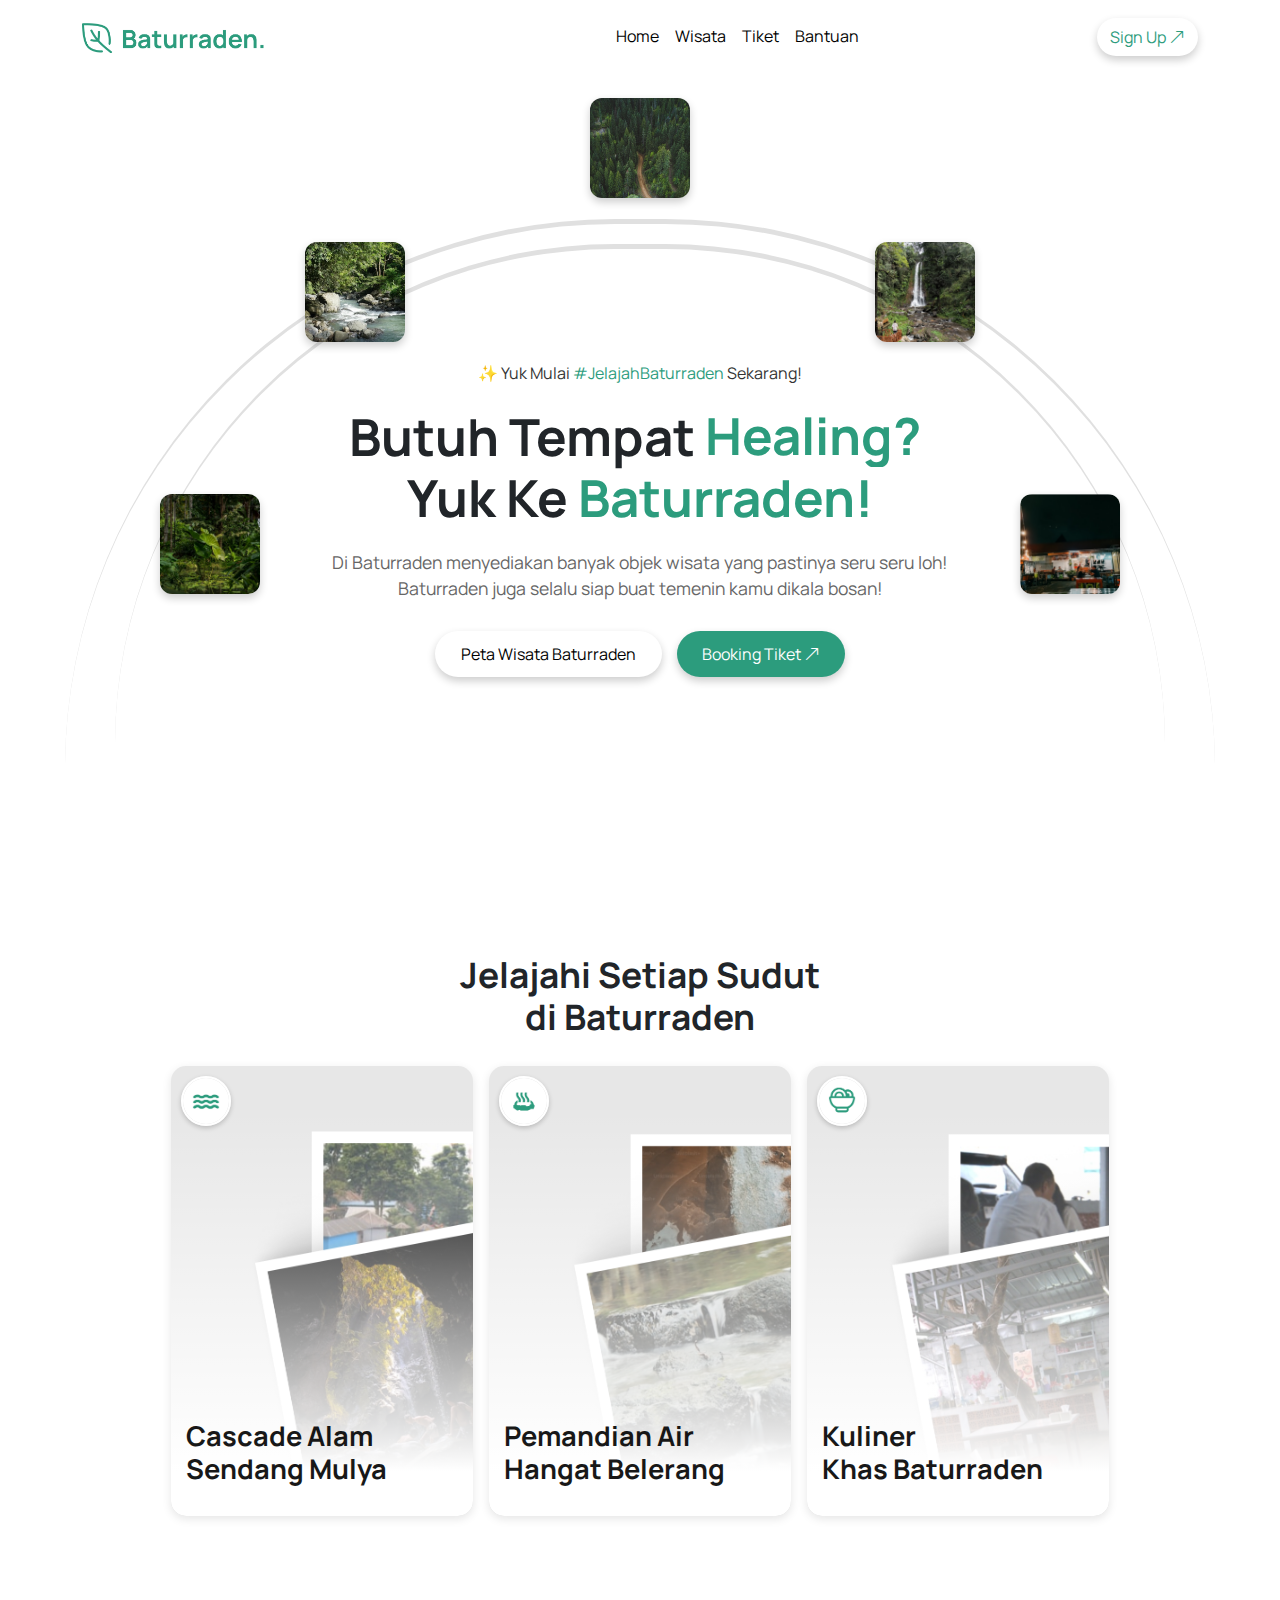
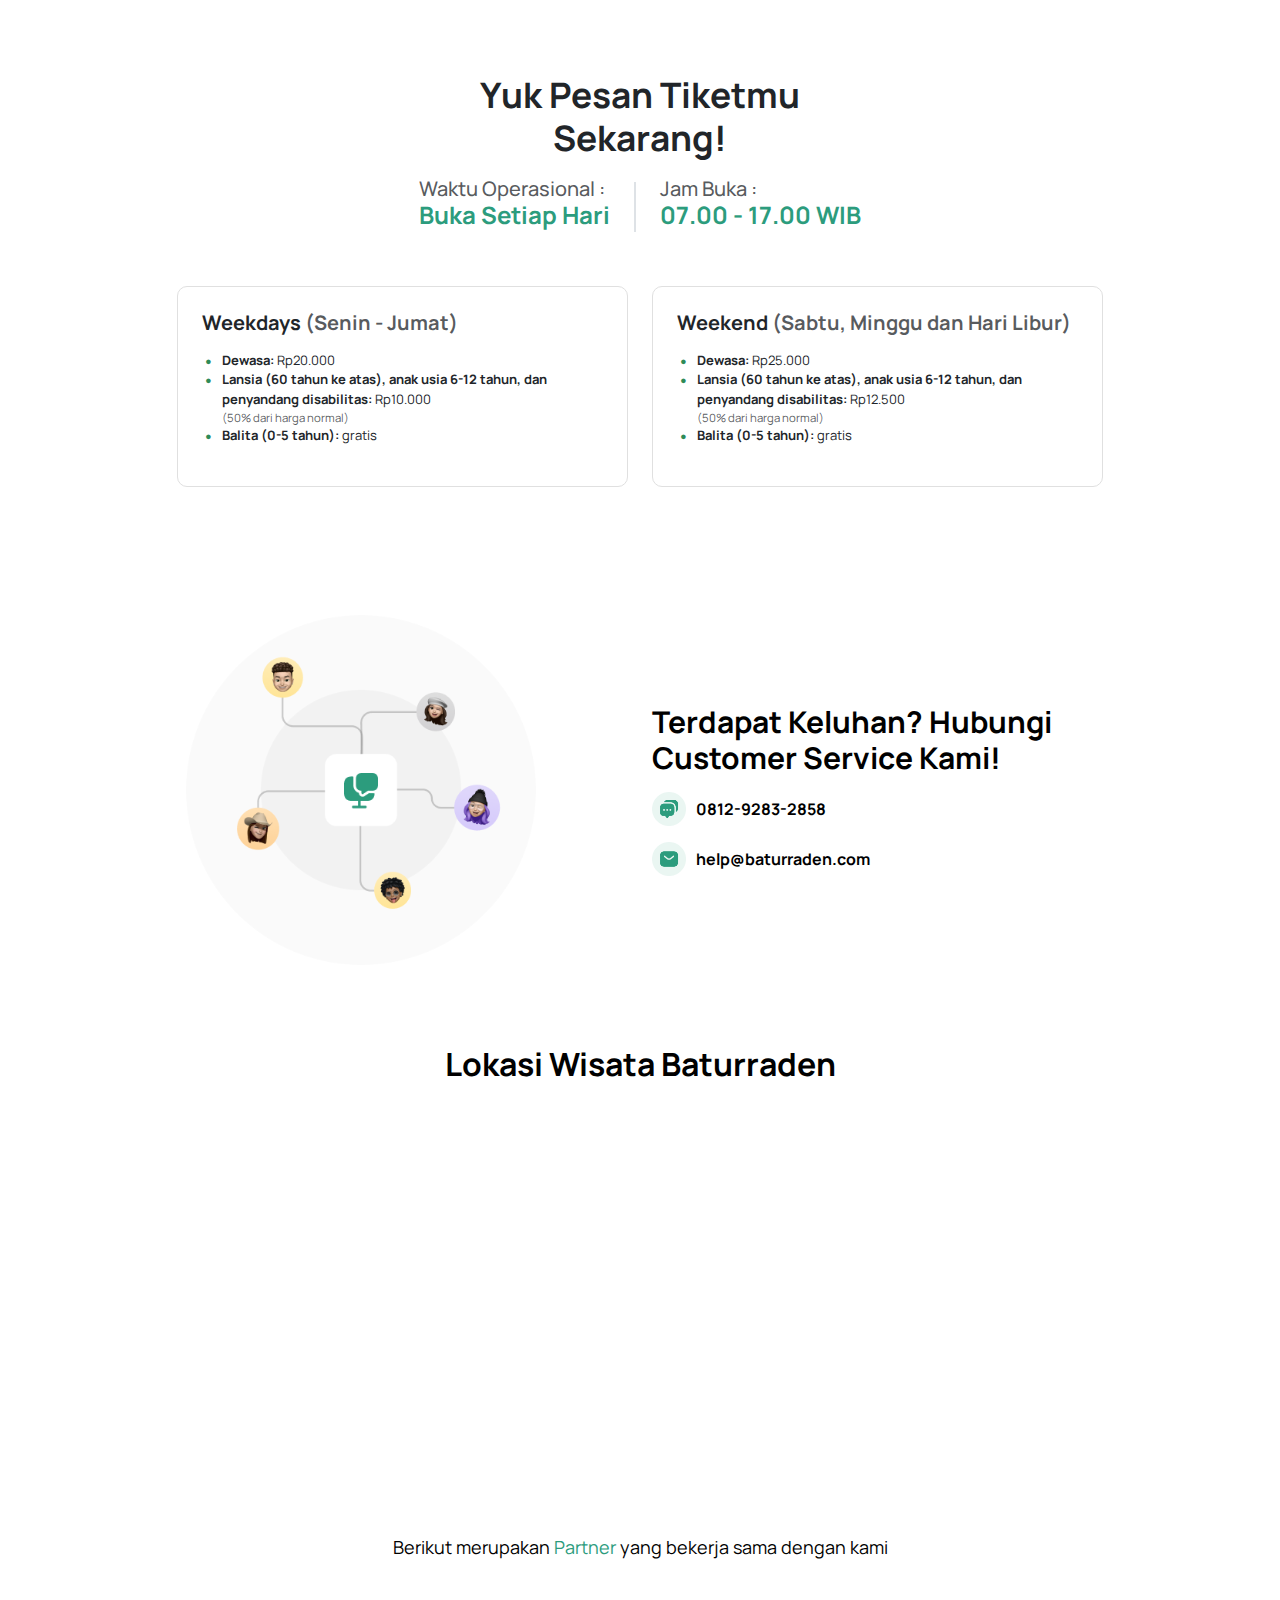
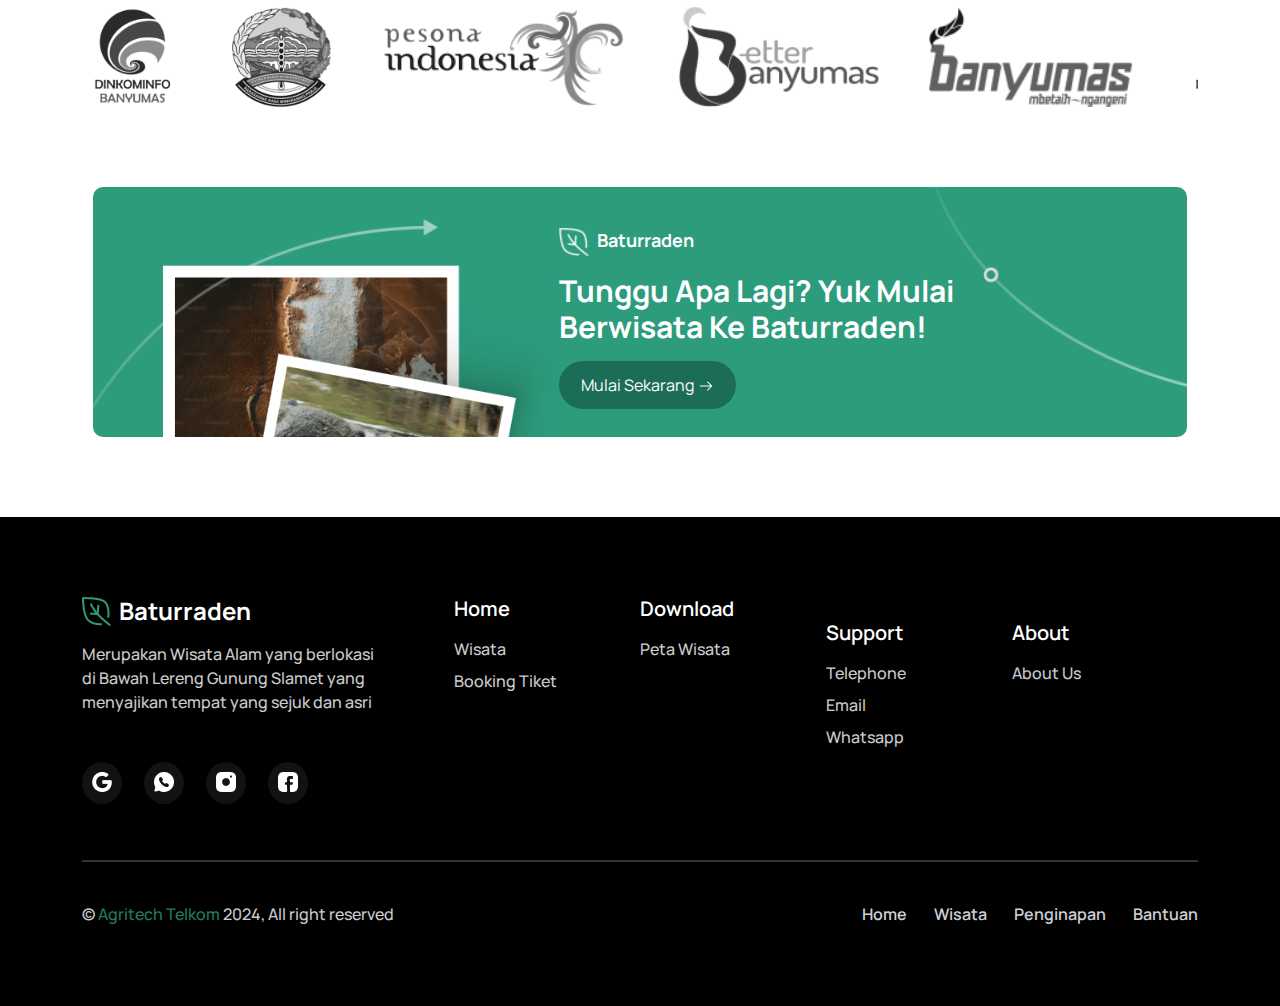
==== commit 4fc5a889: "done" ====
--- a/index.html
+++ b/index.html
@@ -34,7 +34,7 @@
               <a class="nav-link" href="#wisata">Wisata</a>
             </li>
             <li class="nav-item">
-              <a class="nav-link" href="#penginapan">Penginapan</a>
+              <a class="nav-link" href="#tiket">Tiket</a>
             </li>
             <li class="nav-item">
               <a class="nav-link" href="#costumer-services">Bantuan</a>
@@ -180,7 +180,7 @@
     <!-- end wisata -->
 
     <!-- price -->
-    <section class="desc-price" id="desc-price">
+    <section class="desc-price" id="tiket">
       <div class="container py-5">
         <h1 class="title-wisata fw-bold">
           Yuk Pesan Tiketmu <br />
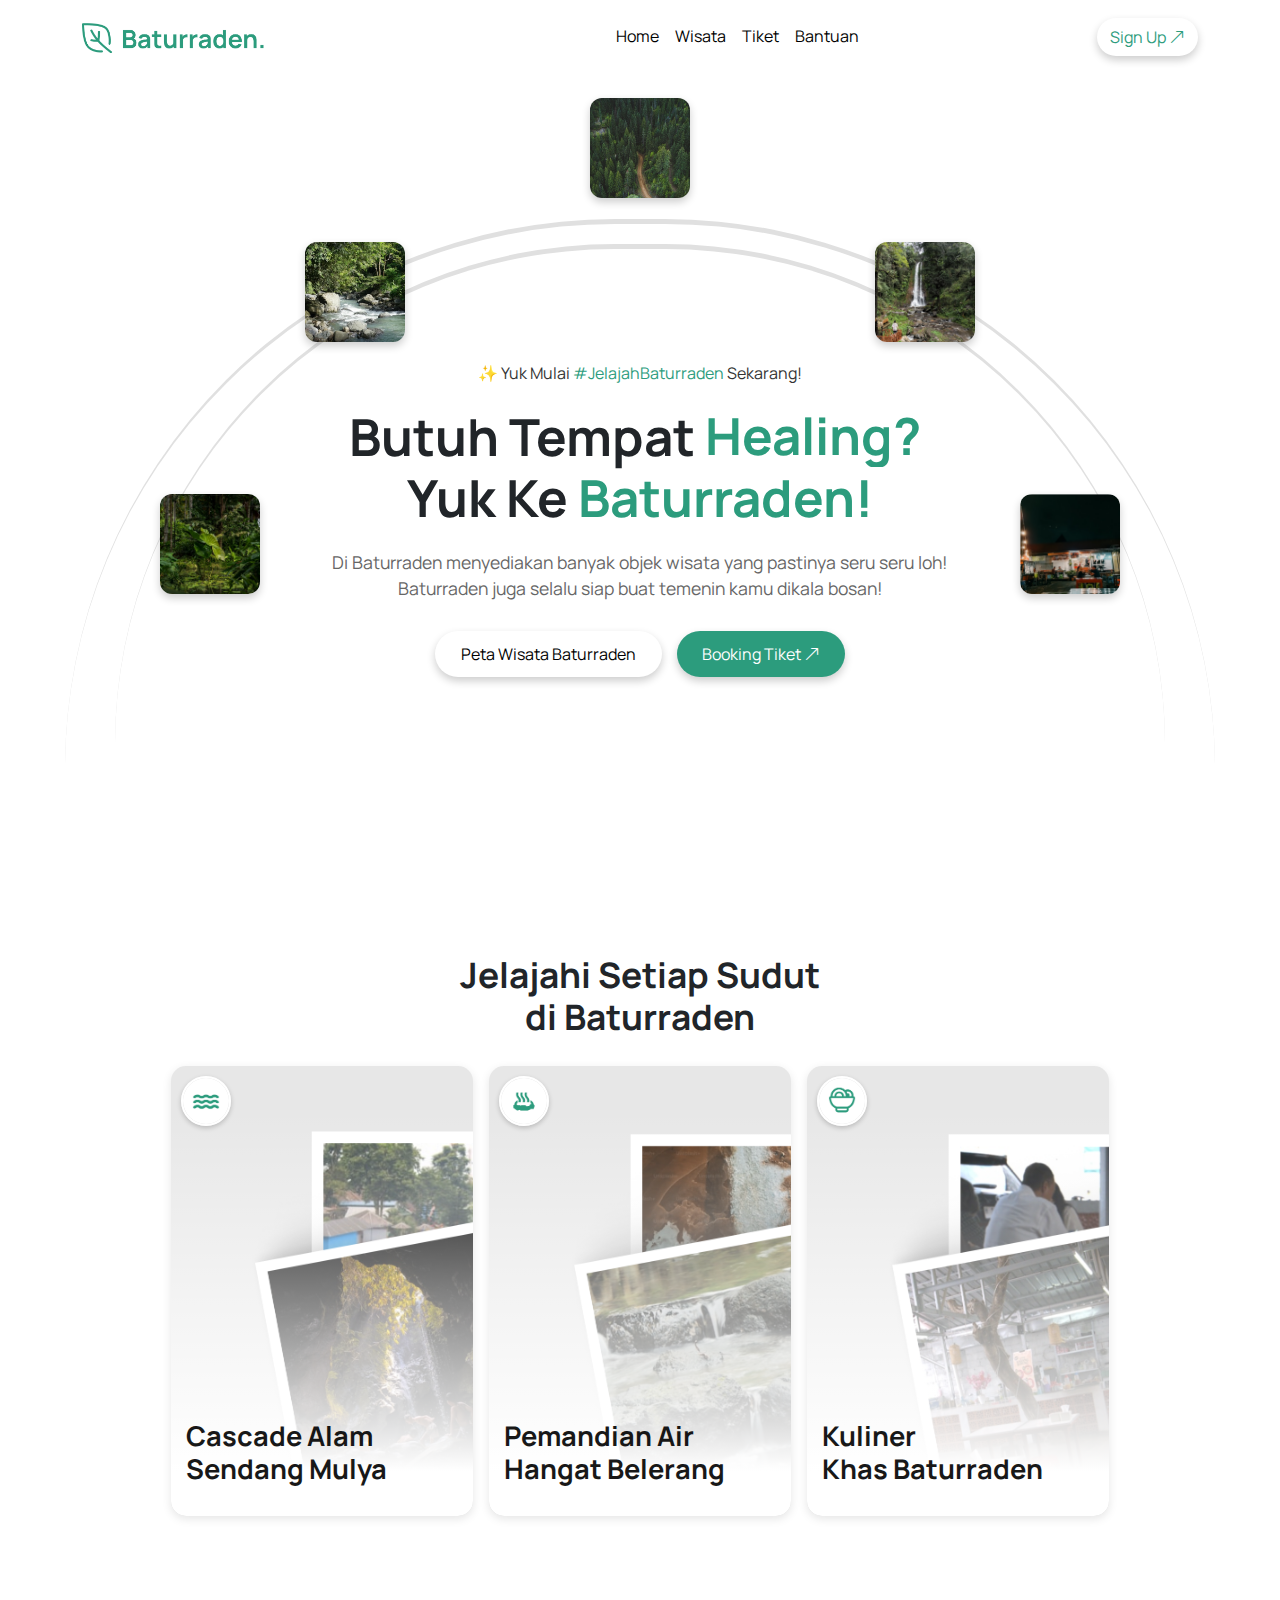
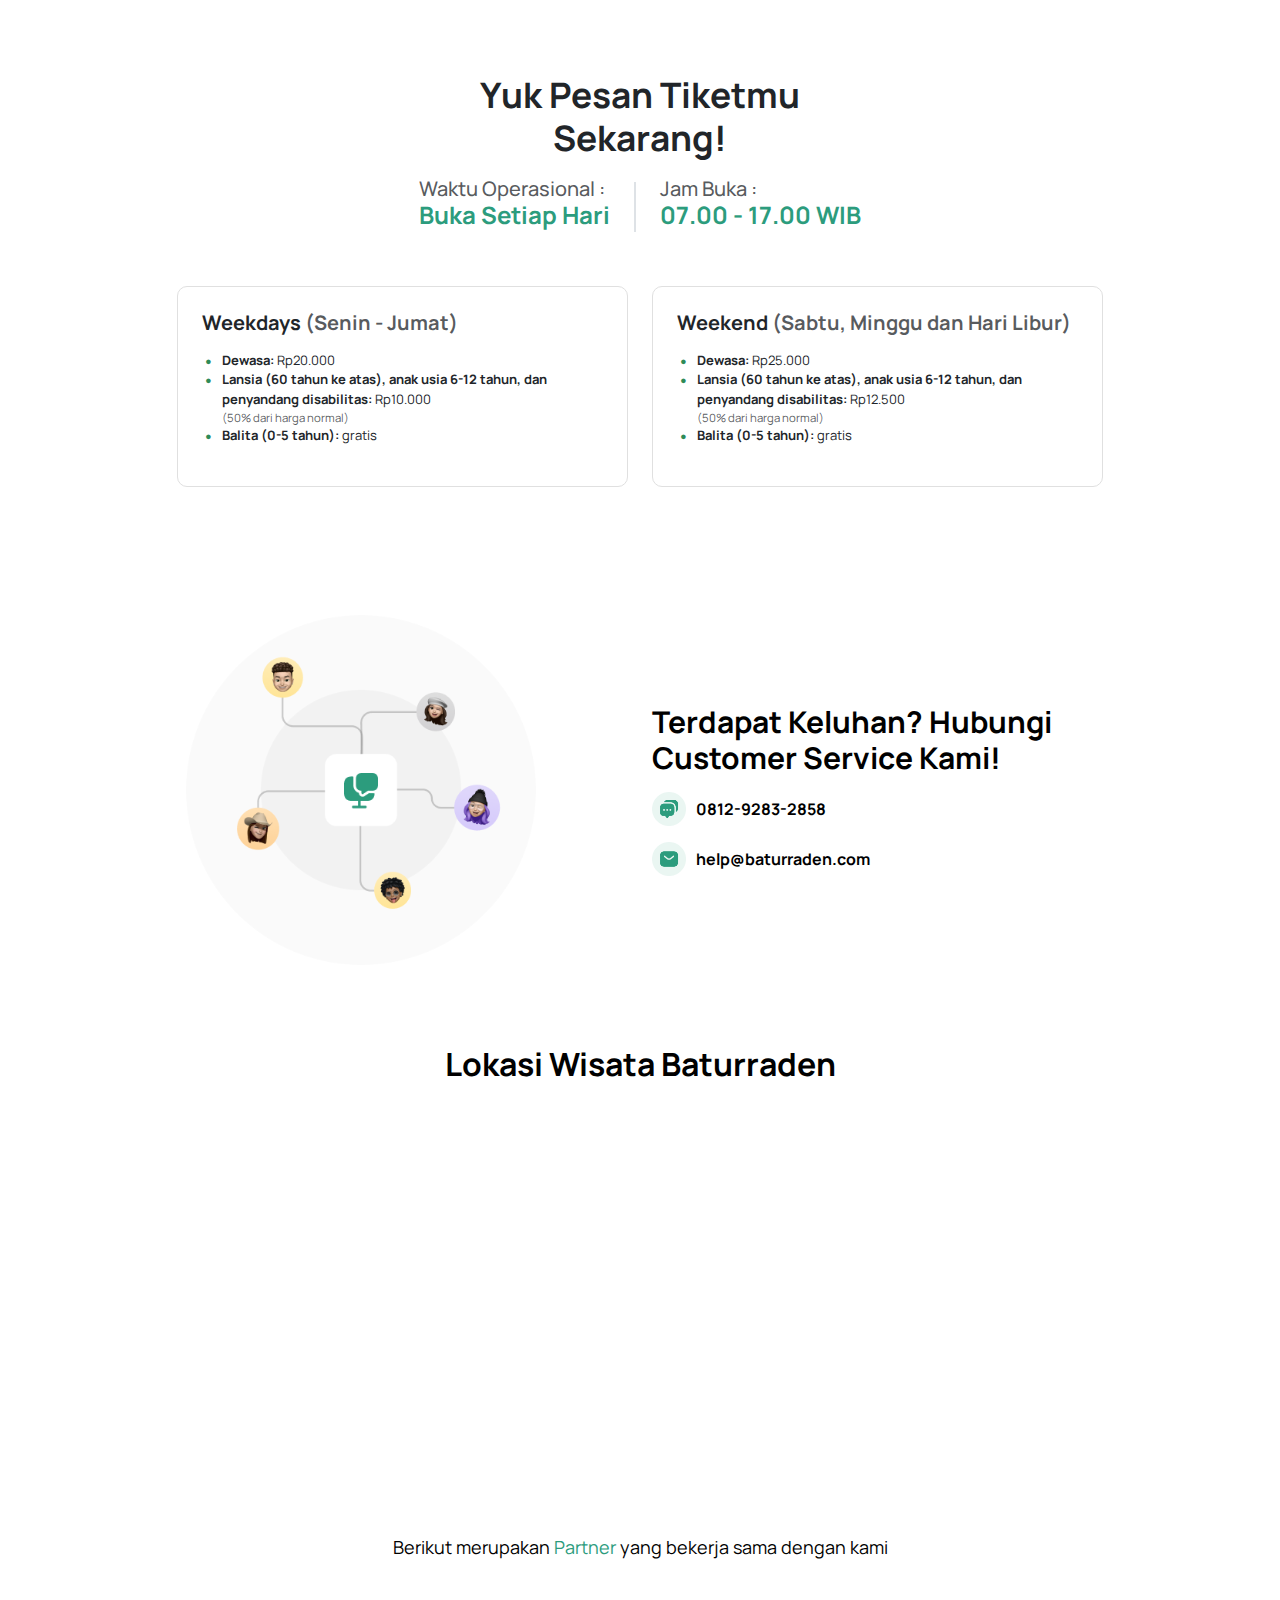
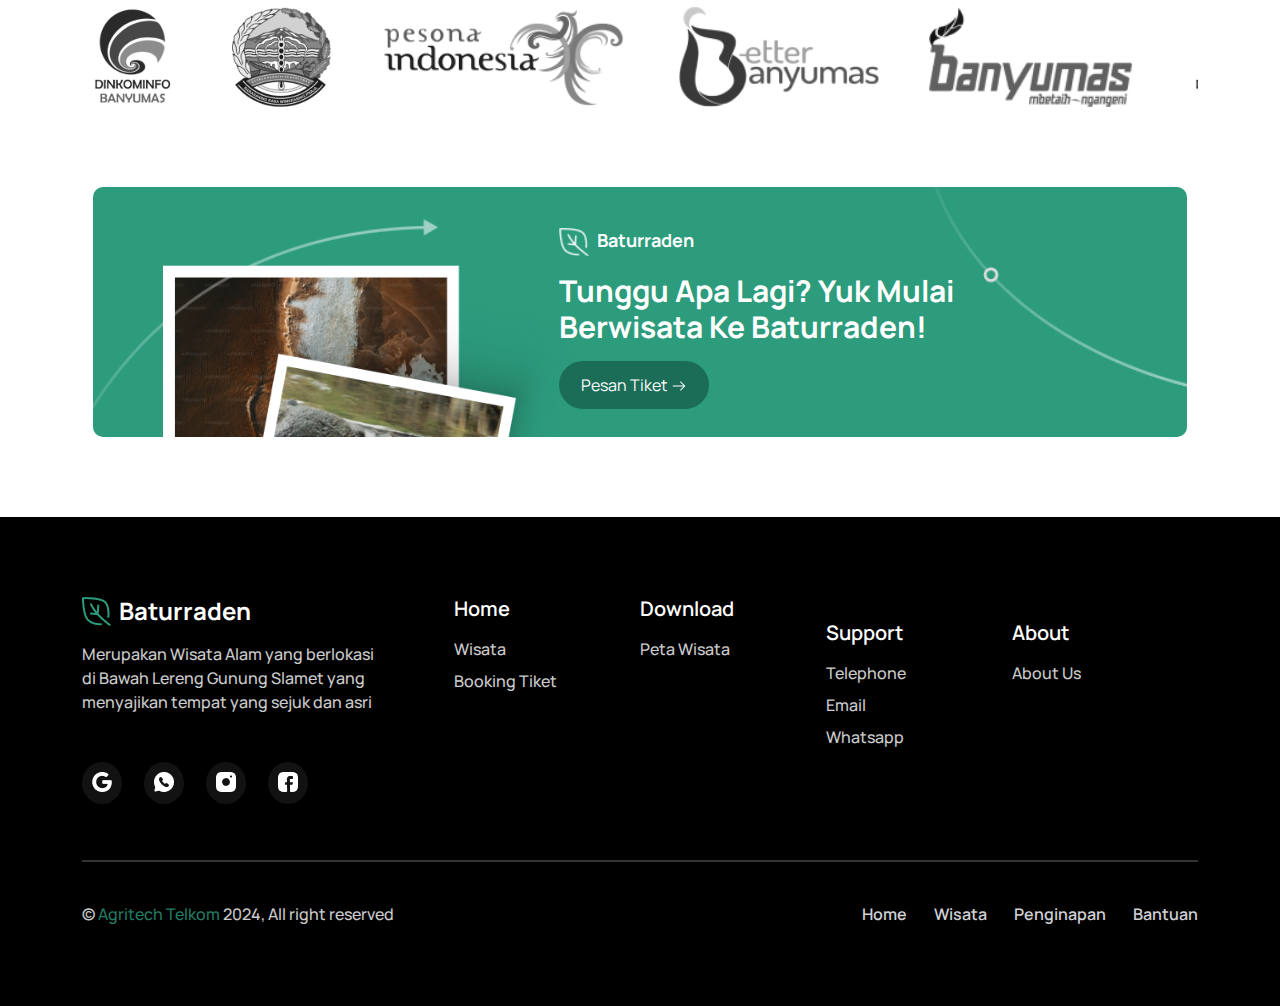
==== commit 83f06e9e: "doneeeeee" ====
--- a/index.html
+++ b/index.html
@@ -93,7 +93,7 @@
               Baturraden juga selalu siap buat temenin kamu dikala bosan!
             </p>
             <div class="action-buttons">
-              <button class="btn btn-action1">Peta Wisata Baturraden</button>
+              <a href="assets/image/petawisata.png" download="petawisata.png" class="btn btn-action1">Peta Wisata Baturraden</a>
               <button class="btn btn-action">
                 Booking Tiket
                 <i class="bi bi-arrow-up-right"></i>
@@ -323,7 +323,7 @@
                 Tunggu Apa Lagi? Yuk Mulai Berwisata Ke Baturraden!
               </h1>
               <a href="#" class="btn mt-3">
-                Mulai Sekarang
+                Pesan Tiket
                 <img src="assets/image/arrow-right.png" alt="arrow right" />
               </a>
 
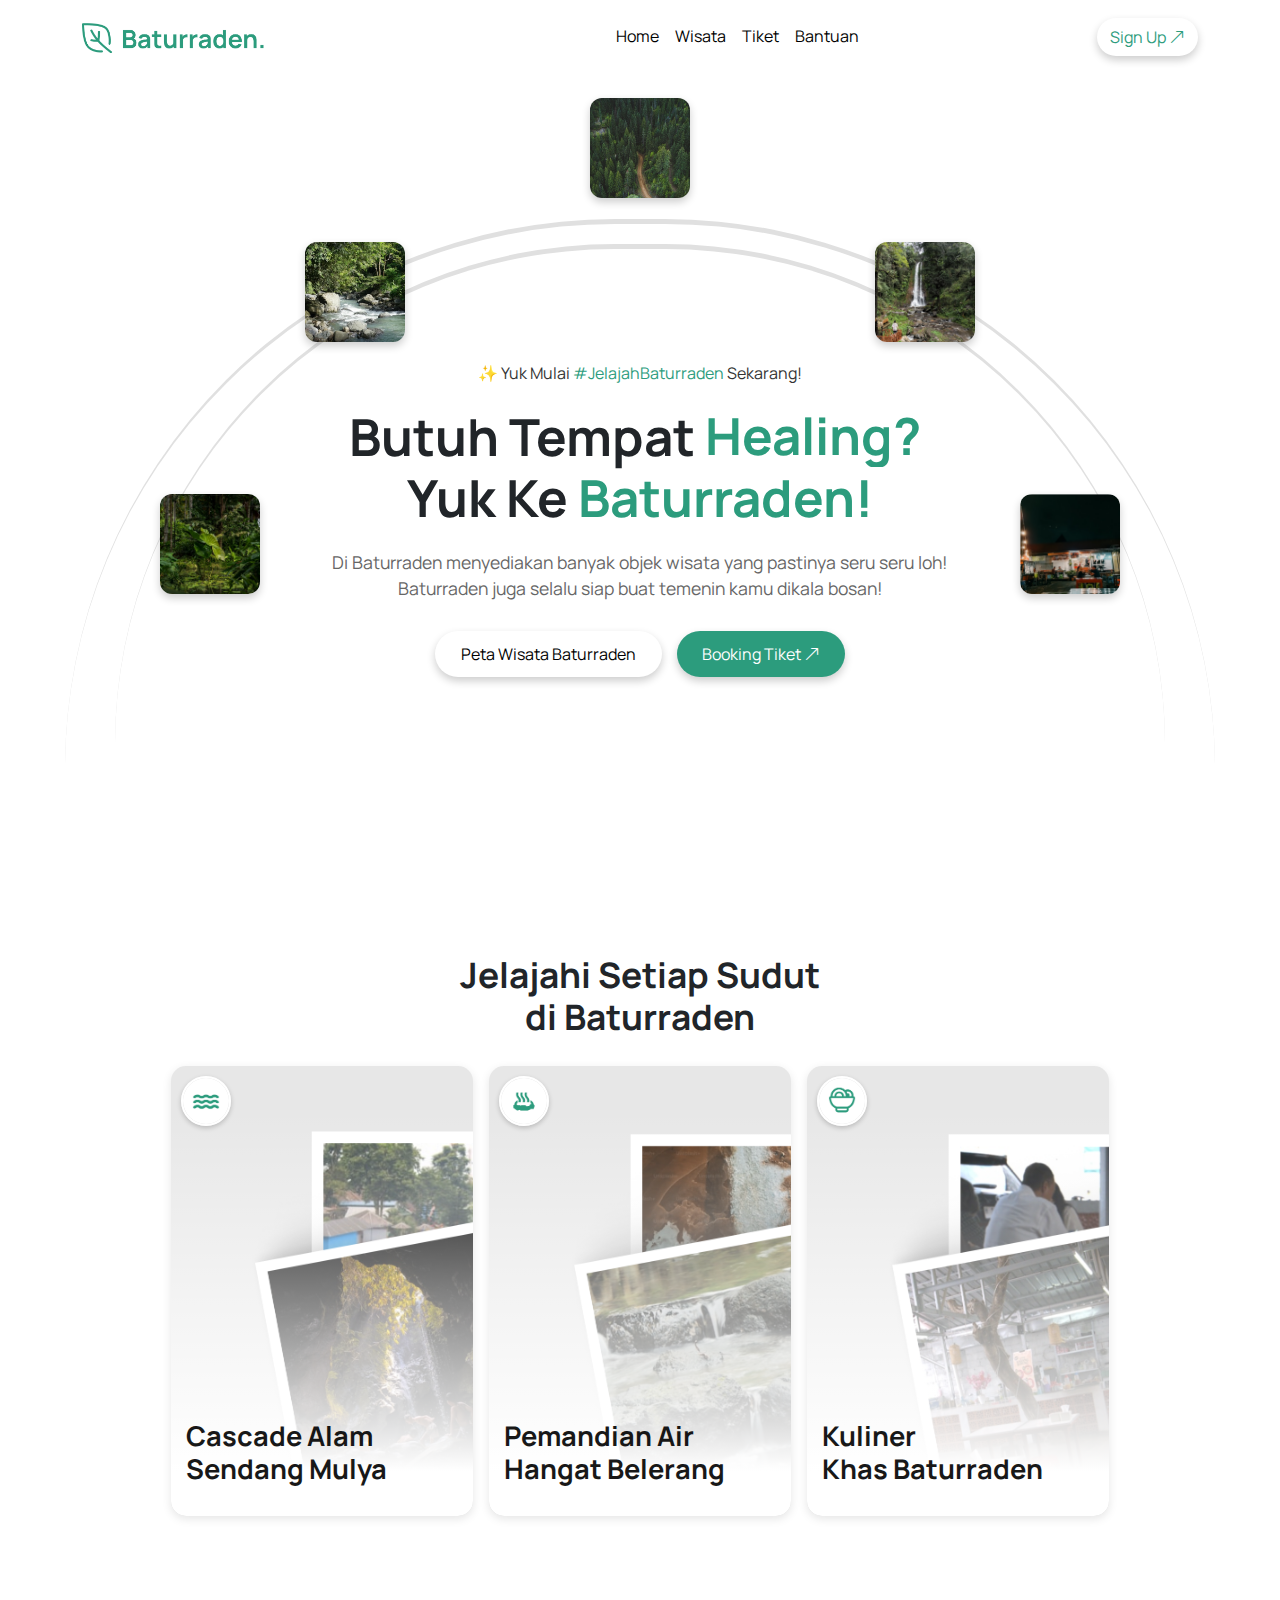
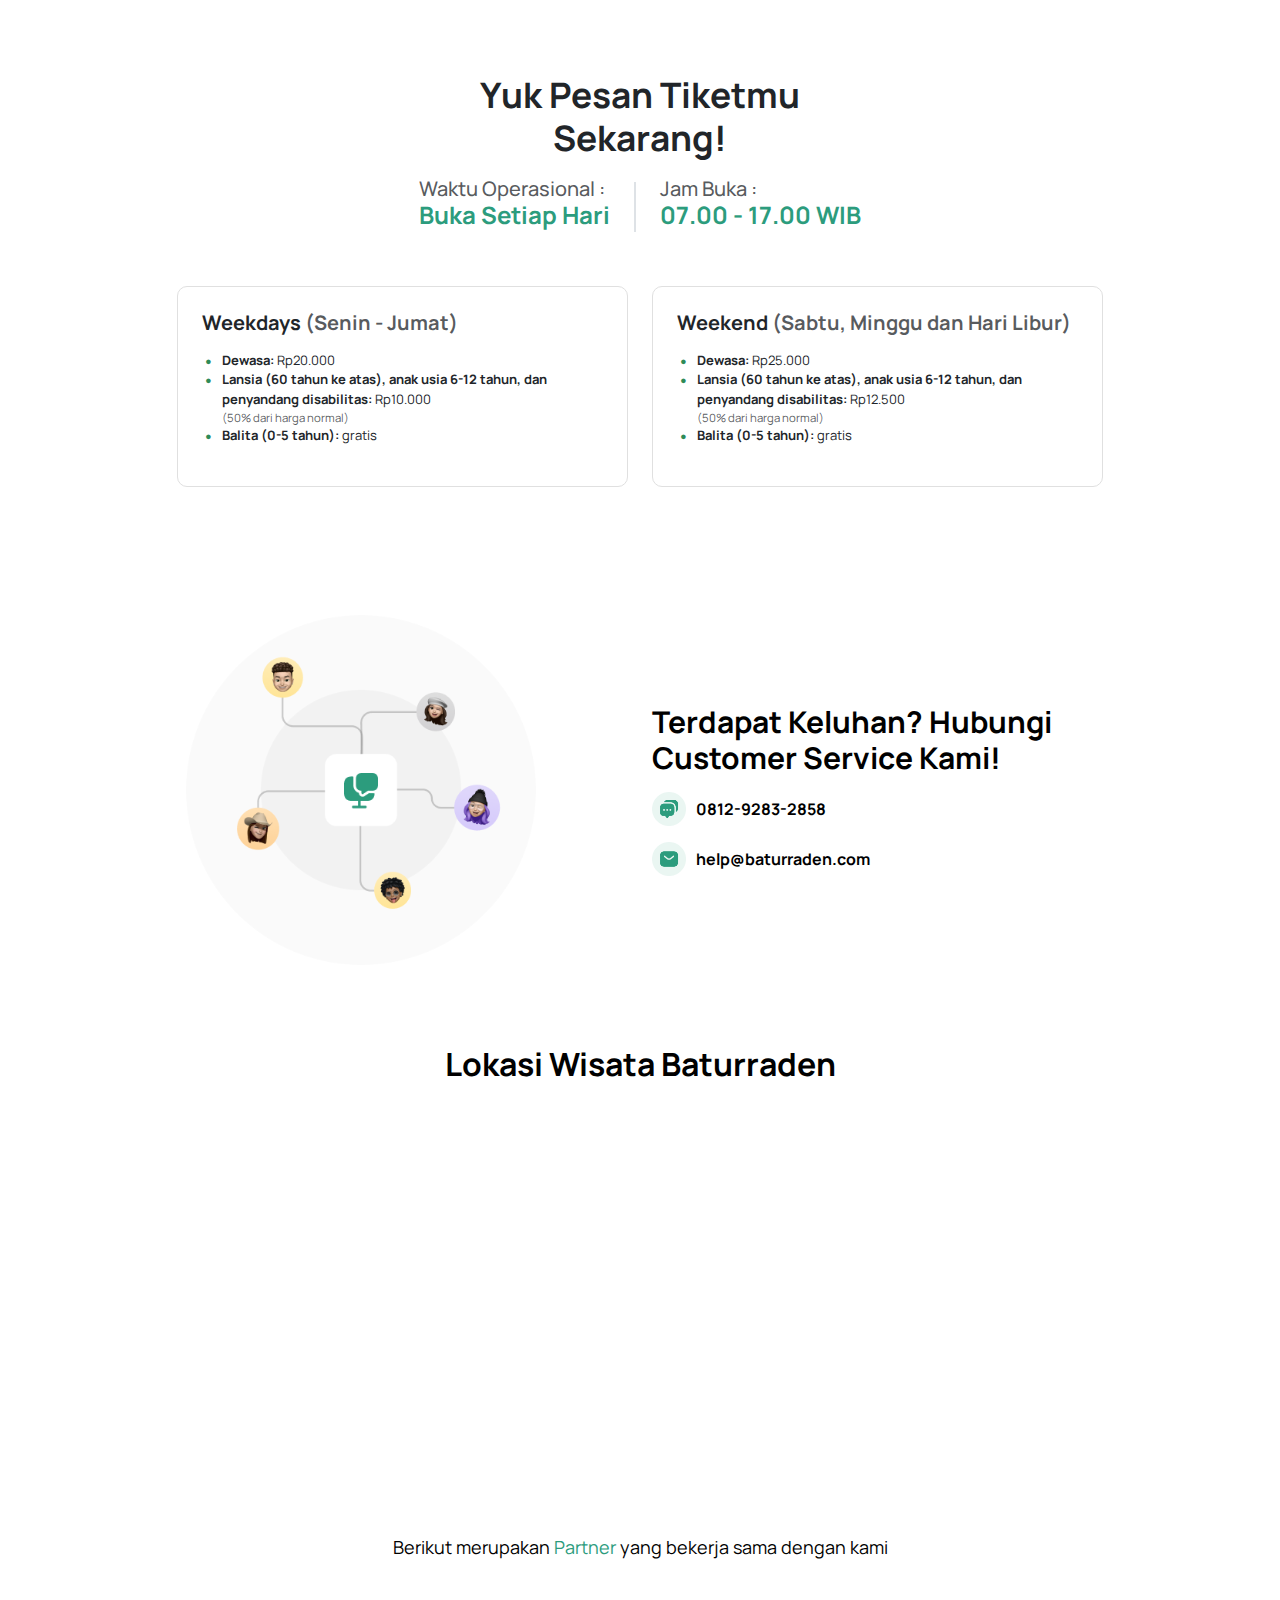
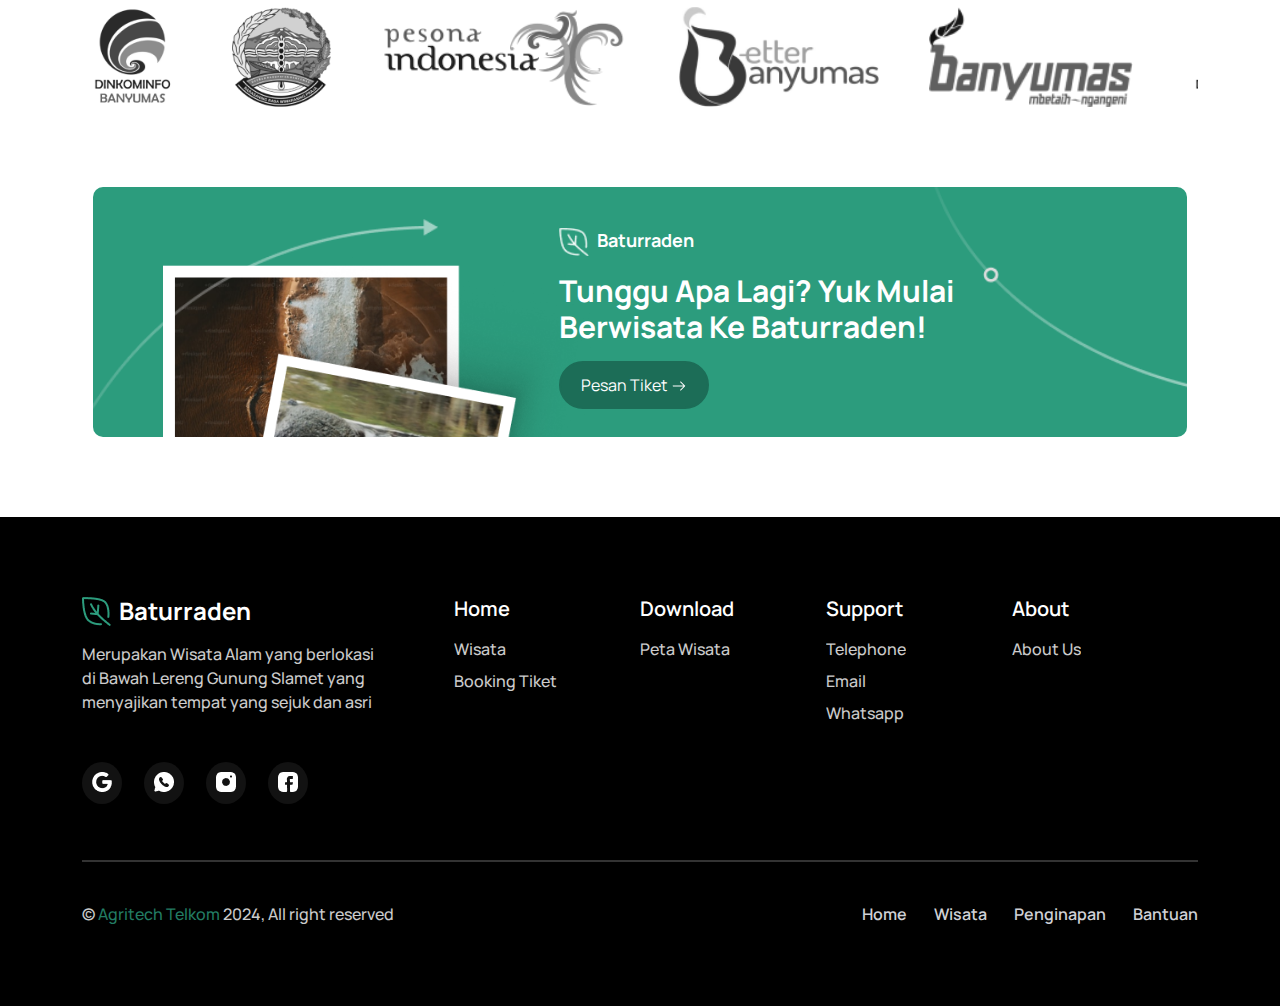
==== commit 05500537: "donee" ====
--- a/index.html
+++ b/index.html
@@ -392,7 +392,7 @@
             <p class="m-0 p-0">Peta Wisata</p>
           </div>
         </div>
-        <div class="col-6 col-md-2 col-lg-2 four-col p-0 mt-4 mb-md-0 ">
+        <div class="col-6 col-md-2 col-lg-2 four-col p-0  mb-md-0 ">
           <h4 class="p-0 m-0 title">Support</h4>
           <div class="content mt-3">
             <p class="m-0 p-0">Telephone</p>
@@ -400,7 +400,7 @@
             <p class="m-0 p-0 mt-2">Whatsapp</p>
           </div>
         </div>
-        <div class="col-6 col-md-2 col-lg-2 five-col p-0 mt-4 mb-md-0">
+        <div class="col-6 col-md-2 col-lg-2 five-col p-0  mb-md-0">
           <h4 class="p-0 m-0 title">About</h4>
           <div class="content mt-3">
             <p class="m-0 p-0">About Us</p>
